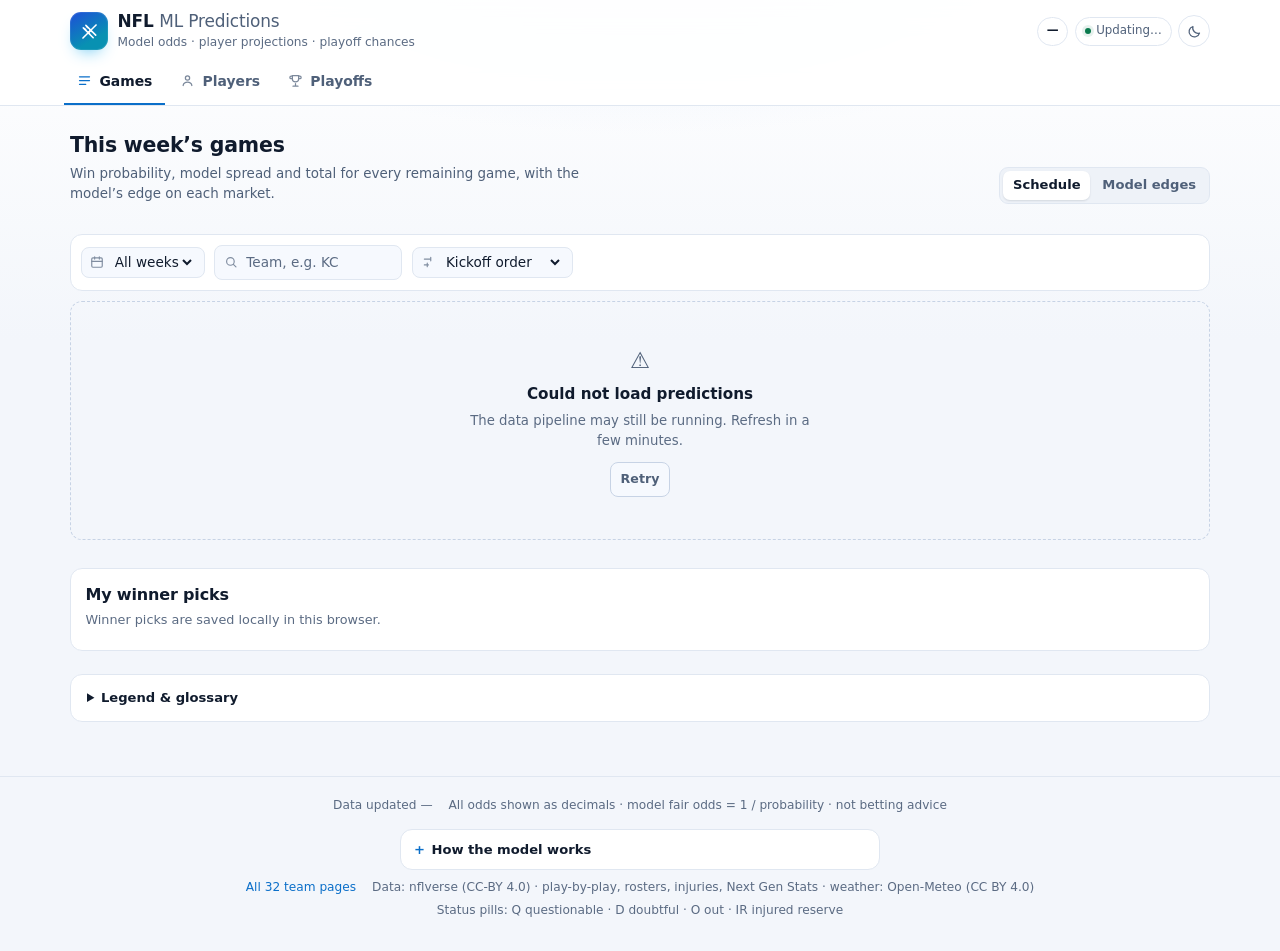
==== frontend/index.html @ ab00abf7 "fix: make every table column reachable on mobile - show player stats/status and playoff conf-title/m" ====
<!DOCTYPE html>
<html lang="en">
<head>
  <meta charset="UTF-8" />
  <meta name="viewport" content="width=device-width, initial-scale=1.0" />
  <meta name="description" content="NFL game predictions, player projections, playoff odds and model-vs-market edges, refreshed automatically." />
  <meta name="theme-color" content="#f3f6fb" />
  <script>
    (function () {
      try {
        var saved = localStorage.getItem('nfl_theme');
        document.documentElement.dataset.theme = saved === 'dark' ? 'dark' : 'light';
      } catch (e) {
        document.documentElement.dataset.theme = 'light';
      }
    })();
  </script>
  <title>NFL ML Predictions — Model odds, projections &amp; playoff chances</title>
  <link rel="icon" href='data:image/svg+xml,<svg xmlns=%22http://www.w3.org/2000/svg%22 viewBox=%220 0 100 100%22><text y=%22.9em%22 font-size=%2290%22>🏈</text></svg>' />
  <link rel="stylesheet" href="style.css" />
</head>
<body>
  <datalist id="team-options">
    <option value="ARI"></option><option value="ATL"></option><option value="BAL"></option>
    <option value="BUF"></option><option value="CAR"></option><option value="CHI"></option>
    <option value="CIN"></option><option value="CLE"></option><option value="DAL"></option>
    <option value="DEN"></option><option value="DET"></option><option value="GB"></option>
    <option value="HOU"></option><option value="IND"></option><option value="JAX"></option>
    <option value="KC"></option><option value="LA"></option><option value="LAC"></option>
    <option value="LV"></option><option value="MIA"></option><option value="MIN"></option>
    <option value="NE"></option><option value="NO"></option><option value="NYG"></option>
    <option value="NYJ"></option><option value="PHI"></option><option value="PIT"></option>
    <option value="SEA"></option><option value="SF"></option><option value="TB"></option>
    <option value="TEN"></option><option value="WAS"></option>
  </datalist>

  <header class="appbar">
    <div class="appbar-inner">
      <div class="brand-row">
        <div class="brand">
          <span class="brand-mark" aria-hidden="true">
            <svg viewBox="0 0 24 24" fill="none" stroke="currentColor" stroke-width="1.8" stroke-linecap="round" stroke-linejoin="round">
              <path d="M4.5 19.5 19.5 4.5" />
              <path d="M7.8 4.9 19.1 16.2" />
              <path d="M4.9 7.8 16.2 19.1" />
              <path d="M8.6 6.1l1.6 1.6M6.1 8.6l1.6 1.6M10.4 12.4l1.6 1.6M12.4 10.4l1.6 1.6" />
            </svg>
          </span>
          <div class="brand-text">
            <h1 class="brand-title">NFL <span>ML Predictions</span></h1>
            <p class="brand-sub">Model odds · player projections · playoff chances</p>
          </div>
        </div>
        <div class="spacer"></div>
        <div class="topbar-meta">
          <span class="chip" id="season-chip"><strong>—</strong></span>
          <span class="chip hide-sm" id="freshness-chip"><i class="dot"></i><span id="freshness-text">Updating…</span></span>
          <button id="theme-toggle" class="icon-btn" type="button" aria-label="Switch to dark theme" title="Switch theme">
            <svg class="icon-sun" viewBox="0 0 24 24" fill="none" stroke="currentColor" stroke-width="2" stroke-linecap="round">
              <circle cx="12" cy="12" r="4.2" />
              <path d="M12 2.5v2.2M12 19.3v2.2M4.2 4.2l1.6 1.6M18.2 18.2l1.6 1.6M2.5 12h2.2M19.3 12h2.2M4.2 19.8l1.6-1.6M18.2 5.8l1.6-1.6" />
            </svg>
            <svg class="icon-moon" viewBox="0 0 24 24" fill="none" stroke="currentColor" stroke-width="2" stroke-linecap="round" stroke-linejoin="round">
              <path d="M20 14.5A8.5 8.5 0 0 1 9.5 4a8.5 8.5 0 1 0 10.5 10.5z" />
            </svg>
          </button>
        </div>
      </div>

      <nav class="tabs" role="tablist" aria-label="Sections">
        <button class="tab active" role="tab" aria-selected="true" aria-controls="games" data-tab="games">
          <svg viewBox="0 0 24 24" fill="none" stroke="currentColor" stroke-width="2" stroke-linecap="round"><path d="M4 6h16M4 12h16M4 18h10" /></svg>
          Games
        </button>
        <button class="tab" role="tab" aria-selected="false" aria-controls="players" data-tab="players">
          <svg viewBox="0 0 24 24" fill="none" stroke="currentColor" stroke-width="2" stroke-linecap="round" stroke-linejoin="round"><circle cx="12" cy="8" r="3.4" /><path d="M5 20c.8-3.4 3.6-5.2 7-5.2s6.2 1.8 7 5.2" /></svg>
          Players
        </button>
        <button class="tab" role="tab" aria-selected="false" aria-controls="playoffs" data-tab="playoffs">
          <svg viewBox="0 0 24 24" fill="none" stroke="currentColor" stroke-width="2" stroke-linecap="round" stroke-linejoin="round"><path d="M8 21h8M12 17v4" /><path d="M7 4h10v5a5 5 0 0 1-10 0z" /><path d="M17 5h2a2 2 0 0 1 0 4h-.6M7 5H5a2 2 0 0 0 0 4h.6" /></svg>
          Playoffs
        </button>
      </nav>
    </div>
  </header>

  <main>
    <!-- GAMES -->
    <section id="games" class="tab-panel active" role="tabpanel" aria-label="Games">
      <div class="panel-head">
        <div>
          <h2 id="games-title">This week’s games</h2>
          <p>Win probability, model spread and total for every remaining game, with the model’s edge on each market.</p>
        </div>
        <div class="seg" id="games-view-seg" role="group" aria-label="Games view">
          <button data-view="schedule" class="active" type="button">Schedule</button>
          <button data-view="edges" type="button">Model edges</button>
        </div>
      </div>

      <div class="stat-row" id="games-stats"></div>

      <div class="toolbar">
        <label class="field">
          <svg viewBox="0 0 24 24" fill="none" stroke="currentColor" stroke-width="2" stroke-linecap="round"><rect x="3" y="5" width="18" height="16" rx="2" /><path d="M8 3v4M16 3v4M3 11h18" /></svg>
          <select id="games-week-filter" aria-label="Filter by week">
            <option value="all">All weeks</option>
          </select>
        </label>
        <label class="field field-grow">
          <svg viewBox="0 0 24 24" fill="none" stroke="currentColor" stroke-width="2" stroke-linecap="round"><circle cx="11" cy="11" r="6.5" /><path d="M16 16l4.5 4.5" /></svg>
          <input id="games-team-filter" placeholder="Team, e.g. KC" list="team-options" aria-label="Filter by team" />
        </label>
        <label class="field">
          <svg viewBox="0 0 24 24" fill="none" stroke="currentColor" stroke-width="2" stroke-linecap="round"><path d="M4 7h11M4 17h7M15 4v6M9 14v6" /></svg>
          <select id="games-sort" aria-label="Sort games">
            <option value="kickoff">Kickoff order</option>
            <option value="confidence">Most confident</option>
            <option value="close">Closest games</option>
          </select>
        </label>
        <span class="count-note" id="games-count"></span>
      </div>

      <p class="panel-note" id="odds-freshness"></p>

      <div id="edges-extras">
        <div class="section-title" title="Each game’s largest model-vs-market gap across moneyline, spread and total. Values are in percentage points (pp); positive means the model rates that side higher than the vig-free market.">Best edge per game · probability points</div>
        <p class="panel-note">Edges compare the model with vig-free market prices. Large gaps are flagged, and the card shows the model’s top SHAP drivers behind the disagreement.</p>
        <div id="games-distribution" class="distribution" aria-label="Distribution of the best model edge" title="How many priced games fall into each best-edge bucket, in percentage points."></div>
      </div>

      <div id="games-list" class="game-list">
        <div class="sk-card"></div><div class="sk-card"></div><div class="sk-card"></div><div class="sk-card"></div>
      </div>

      <section class="picks" aria-label="Your picks">
        <h2>My winner picks</h2>
        <p class="muted-2" style="margin: 0.1rem 0 0.4rem; font-size: 0.8rem">Winner picks are saved locally in this browser.</p>
        <div id="picks-list"></div>
      </section>

      <details class="legend">
        <summary>Legend &amp; glossary</summary>
        <dl class="legend-list" id="games-legend"></dl>
      </details>
    </section>

    <!-- PLAYERS -->
    <section id="players" class="tab-panel" role="tabpanel" aria-label="Players">
      <div class="panel-head">
        <div>
          <h2>Player projections</h2>
          <p id="players-sub">Projected fantasy points and stat lines for this week’s matchups.</p>
        </div>
      </div>

      <div class="stat-row" id="players-stats"></div>

      <div class="toolbar">
        <div class="seg" id="players-pos-seg" role="group" aria-label="Filter by position">
          <button data-pos="all" class="active" type="button">All</button>
          <button data-pos="QB" type="button">QB</button>
          <button data-pos="RB" type="button">RB</button>
          <button data-pos="WR" type="button">WR</button>
          <button data-pos="TE" type="button">TE</button>
          <button data-pos="K" type="button">K</button>
        </div>
        <label class="field field-grow">
          <svg viewBox="0 0 24 24" fill="none" stroke="currentColor" stroke-width="2" stroke-linecap="round"><circle cx="11" cy="11" r="6.5" /><path d="M16 16l4.5 4.5" /></svg>
          <input id="players-team-filter" placeholder="Team, e.g. SEA" list="team-options" aria-label="Filter by team" />
        </label>
        <label class="field">
          <svg viewBox="0 0 24 24" fill="none" stroke="currentColor" stroke-width="2" stroke-linecap="round"><path d="M4 7h11M4 17h7M15 4v6M9 14v6" /></svg>
          <select id="players-sort" aria-label="Sort players">
            <option value="proj">Projected points</option>
            <option value="recent">Recent form</option>
            <option value="depth">Depth chart</option>
          </select>
        </label>
        <span class="count-note" id="players-count"></span>
      </div>

      <div id="players-table-wrap">
        <div class="skeleton-grid"><div class="sk-card"></div><div class="sk-card"></div><div class="sk-card"></div></div>
      </div>

      <details class="legend">
        <summary>Legend &amp; glossary</summary>
        <dl class="legend-list" id="players-legend"></dl>
      </details>
    </section>

    <!-- PLAYOFFS -->
    <section id="playoffs" class="tab-panel" role="tabpanel" aria-label="Playoffs">
      <div class="panel-head">
        <div>
          <h2>Playoff &amp; Super Bowl odds</h2>
          <p id="playoffs-sub">Monte Carlo simulation of the rest of the season, 10,000 runs.</p>
          <p class="panel-note" id="futures-freshness"></p>
        </div>
      </div>

      <div class="stat-row" id="playoffs-stats"></div>

      <div class="toolbar">
        <div class="seg" id="playoffs-conf-seg" role="group" aria-label="Filter by conference">
          <button data-conf="all" class="active" type="button">All</button>
          <button data-conf="AFC" type="button">AFC</button>
          <button data-conf="NFC" type="button">NFC</button>
        </div>
        <label class="field field-grow">
          <svg viewBox="0 0 24 24" fill="none" stroke="currentColor" stroke-width="2" stroke-linecap="round"><circle cx="11" cy="11" r="6.5" /><path d="M16 16l4.5 4.5" /></svg>
          <input id="playoffs-team-filter" placeholder="Team, e.g. SF" list="team-options" aria-label="Filter by team" />
        </label>
        <label class="field">
          <svg viewBox="0 0 24 24" fill="none" stroke="currentColor" stroke-width="2" stroke-linecap="round"><path d="M4 7h11M4 17h7M15 4v6M9 14v6" /></svg>
          <select id="playoffs-sort" aria-label="Sort teams">
            <option value="sb">Super Bowl chance</option>
            <option value="conf">Conference chance</option>
            <option value="playoff">Playoff chance</option>
            <option value="edge">Biggest futures edge</option>
            <option value="team">Team name</option>
          </select>
        </label>
        <span class="count-note" id="playoffs-count"></span>
      </div>

      <div id="playoffs-table-wrap">
        <div class="skeleton-grid"><div class="sk-card"></div><div class="sk-card"></div></div>
      </div>

      <details class="legend">
        <summary>Legend &amp; glossary</summary>
        <dl class="legend-list" id="playoffs-legend"></dl>
      </details>
    </section>

  </main>

  <footer>
    <div class="foot-row">
      <span id="footer-updated">Data updated —</span>
      <span>All odds shown as decimals · model fair odds = 1 / probability · not betting advice</span>
    </div>

    <details class="method">
      <summary>How the model works</summary>
      <div>
        <p><strong>Games.</strong> Logistic regression on pre-game rolling EPA, rest days, team scoring efficiency, Next Gen Stats, snap share and depth-chart role. Trained on nflverse play-by-play from 1999 to today and validated with a walk-forward backtest (pooled AUC ≈ 0.69, log loss ≈ 0.63).</p>
        <p><strong>Players.</strong> Per-position models project fantasy points plus position-specific stat lines: passing, interceptions and rushing for QBs; targets, receptions and yards for skill players; field goals and extra points for kickers. The small numbers under each stat are the last six games, oldest to newest; “Range” under Proj is the 80% projection interval (10th–90th percentile).</p>
        <p><strong>Playoffs.</strong> A Monte Carlo simulation plays out the remaining schedule and bracket 10,000 times. Game probabilities blend the match model with an opponent-adjusted point-differential rating, and each simulated season carries team-strength uncertainty for injuries, form and coaching. It counts playoff berths, conference titles and Super Bowl wins.</p>
        <p><strong>Model edges.</strong> Every priced game gets a model edge for moneyline, spread and total, expressed in probability points against vig-free market prices. The “Model edges” view ranks them; large gaps usually mean the model disagrees strongly with the market, not that a bet is guaranteed.</p>
        <p><strong>Futures.</strong> Super Bowl winner prices from sportsbooks are normalized to remove the bookmaker overround, then compared with the simulated championship probability on the Playoffs tab.</p>
        <p><strong>Freshness.</strong> Data refreshes daily. Game odds update twice on weekdays and five times on Sundays around kickoff windows; futures refresh once a day.</p>
      </div>
    </details>

    <div class="foot-row" style="margin-top: 0.5rem">
      <a href="/teams/">All 32 team pages</a>
      <span>Data: nflverse (CC-BY 4.0) · play-by-play, rosters, injuries, Next Gen Stats · weather: Open-Meteo (CC BY 4.0)</span>
    </div>
    <div class="foot-row" style="margin-top: 0.3rem">
      <span>Status pills: Q questionable · D doubtful · O out · IR injured reserve</span>
    </div>
  </footer>

  <nav class="bottomnav" aria-label="Sections">
    <button data-tab="games" aria-current="page" type="button">
      <svg viewBox="0 0 24 24" fill="none" stroke="currentColor" stroke-width="2" stroke-linecap="round"><path d="M4 6h16M4 12h16M4 18h10" /></svg>
      <span>Games</span>
    </button>
    <button data-tab="players" aria-current="false" type="button">
      <svg viewBox="0 0 24 24" fill="none" stroke="currentColor" stroke-width="2" stroke-linecap="round" stroke-linejoin="round"><circle cx="12" cy="8" r="3.4" /><path d="M5 20c.8-3.4 3.6-5.2 7-5.2s6.2 1.8 7 5.2" /></svg>
      <span>Players</span>
    </button>
    <button data-tab="playoffs" aria-current="false" type="button">
      <svg viewBox="0 0 24 24" fill="none" stroke="currentColor" stroke-width="2" stroke-linecap="round" stroke-linejoin="round"><path d="M8 21h8M12 17v4" /><path d="M7 4h10v5a5 5 0 0 1-10 0z" /><path d="M17 5h2a2 2 0 0 1 0 4h-.6M7 5H5a2 2 0 0 0 0 4h.6" /></svg>
      <span>Playoffs</span>
    </button>
  </nav>

  <noscript>
    <p style="padding: 1rem; color: #94a5c2">This app renders predictions with JavaScript. Enable JavaScript to view games, players, playoff odds and market edges.</p>
  </noscript>

  <script src="theme.js"></script>
  <script src="app.js"></script>
</body>
</html>
---- frontend/style.css ----
/* NFL ML — design system
   Dark, data-dense sports UI. No frameworks, no external assets. */

:root {
  color-scheme: light;

  /* Light theme (default) */
  --bg: #f3f6fb;
  --bg-glow: #dbe8fb;
  --bg-top: #ffffff;

  --surface: #ffffff;
  --surface-2: #f7f9fd;
  --surface-3: #eaf0f9;
  --line: #e0e7f1;
  --line-strong: #c7d3e5;

  --text: #101b2d;
  --strong: #050e1c;
  --muted: #4f6079;
  --muted-2: #5b6b83;

  --accent: #0b6fc9;
  --accent-soft: rgba(11, 111, 201, 0.1);
  --green: #0a7a4d;
  --green-soft: rgba(10, 122, 77, 0.1);
  --red: #c32b41;
  --red-soft: rgba(195, 43, 65, 0.09);
  --amber: #9a6608;
  --amber-soft: rgba(154, 102, 8, 0.1);

  --appbar-bg: rgba(255, 255, 255, 0.9);
  --input-bg: #f6f9fe;
  --track: #e7edf7;
  --tint: rgba(16, 27, 45, 0.028);
  --chip-bg: rgba(16, 27, 45, 0.05);
  --hover: rgba(11, 111, 201, 0.055);

  --seg-bg: #eef2f8;
  --seg-active-bg: #ffffff;
  --seg-active-text: #101b2d;
  --seg-active-shadow: 0 1px 2px rgba(16, 27, 45, 0.12);

  --card-grad: linear-gradient(180deg, #ffffff, #f8faff);
  --stat-grad: linear-gradient(180deg, #ffffff, #f5f9fe);
  --nav-bg: rgba(255, 255, 255, 0.97);

  --grad-accent: linear-gradient(90deg, #0369a1, #0ea5e9);
  --grad-green: linear-gradient(90deg, #047857, #10b981);
  --grad-dim: linear-gradient(90deg, #94a3b8, #cbd5e1);
  --grad-spark: linear-gradient(180deg, #38bdf8, #0369a1);
  --grad-spark-hi: linear-gradient(180deg, #34d399, #047857);
  --grad-dist-pos: linear-gradient(180deg, #38bdf8, #075985);
  --grad-dist-neg: linear-gradient(180deg, #fb7185, #9f1239);

  --radius-lg: 16px;
  --radius: 12px;
  --radius-sm: 8px;
  --shadow: 0 1px 2px rgba(16, 27, 45, 0.05), 0 12px 26px -22px rgba(16, 27, 45, 0.45);
  --font: ui-sans-serif, system-ui, -apple-system, "Segoe UI", Roboto, "Helvetica Neue", Arial,
    sans-serif;
  --mono: ui-monospace, "SF Mono", SFMono-Regular, Menlo, Consolas, monospace;
  --max: 1180px;
}

[data-theme="dark"] {
  color-scheme: dark;

  --bg: #070b14;
  --bg-glow: #0b1626;
  --bg-top: #08101d;

  --surface: #0f1728;
  --surface-2: #141f33;
  --surface-3: #1a2740;
  --line: #1f2c44;
  --line-strong: #2b3b58;

  --text: #e9eefb;
  --strong: #ffffff;
  --muted: #94a5c2;
  --muted-2: #66779a;

  --accent: #38bdf8;
  --accent-soft: rgba(56, 189, 248, 0.12);
  --green: #34d399;
  --green-soft: rgba(52, 211, 153, 0.13);
  --red: #fb7185;
  --red-soft: rgba(251, 113, 133, 0.13);
  --amber: #fbbf24;
  --amber-soft: rgba(251, 191, 36, 0.13);

  --appbar-bg: rgba(7, 11, 20, 0.88);
  --input-bg: #0b1322;
  --track: #0a1220;
  --tint: rgba(255, 255, 255, 0.02);
  --chip-bg: rgba(148, 165, 194, 0.1);
  --hover: rgba(56, 189, 248, 0.045);

  --seg-bg: #0a1220;
  --seg-active-bg: #1a2740;
  --seg-active-text: #ffffff;
  --seg-active-shadow: 0 1px 0 rgba(255, 255, 255, 0.06) inset;

  --card-grad: linear-gradient(180deg, #141f33, #0f1728);
  --stat-grad: linear-gradient(180deg, #141f33, #0f1728);
  --nav-bg: rgba(9, 14, 24, 0.96);

  --grad-accent: linear-gradient(90deg, #0ea5e9, #38bdf8);
  --grad-green: linear-gradient(90deg, #059669, #34d399);
  --grad-dim: linear-gradient(90deg, #475569, #64748b);
  --grad-spark: linear-gradient(180deg, #7dd3fc, #0ea5e9);
  --grad-spark-hi: linear-gradient(180deg, #6ee7b7, #10b981);
  --grad-dist-pos: linear-gradient(180deg, #38bdf8, #0c4a6e);
  --grad-dist-neg: linear-gradient(180deg, #fb7185, #7f1d1d);

  --shadow: 0 1px 0 rgba(255, 255, 255, 0.03) inset, 0 14px 34px -22px rgba(0, 0, 0, 0.9);
}

* {
  box-sizing: border-box;
}

html {
  scroll-behavior: smooth;
}

body {
  margin: 0;
  min-height: 100vh;
  font-family: var(--font);
  font-size: 15px;
  line-height: 1.5;
  color: var(--text);
  background: radial-gradient(900px 420px at 50% -160px, var(--bg-glow) 0%, transparent 70%),
    linear-gradient(180deg, var(--bg-top) 0%, var(--bg) 340px);
  background-color: var(--bg);
  background-attachment: fixed;
  -webkit-font-smoothing: antialiased;
}

a {
  color: var(--accent);
  text-decoration: none;
}

a:hover {
  text-decoration: underline;
}

:focus-visible {
  outline: 2px solid var(--accent);
  outline-offset: 2px;
  border-radius: 4px;
}

/* ---------- app bar ---------- */

.appbar {
  position: sticky;
  top: 0;
  z-index: 50;
  background: var(--appbar-bg);
  backdrop-filter: blur(14px);
  -webkit-backdrop-filter: blur(14px);
  border-bottom: 1px solid var(--line);
}

.appbar-inner {
  max-width: var(--max);
  margin: 0 auto;
  padding: 0.7rem 1.25rem 0;
}

.brand-row {
  display: flex;
  align-items: center;
  gap: 0.85rem;
  padding-bottom: 0.6rem;
}

.brand {
  display: flex;
  align-items: center;
  gap: 0.6rem;
  min-width: 0;
}

.brand-mark {
  display: grid;
  place-items: center;
  width: 38px;
  height: 38px;
  border-radius: 11px;
  background: linear-gradient(150deg, #1d4ed8, #0891b2 70%);
  box-shadow: 0 0 0 1px rgba(255, 255, 255, 0.09) inset, 0 8px 18px -10px #0ea5e9;
  color: #fff;
  flex: none;
}

.brand-mark svg {
  width: 21px;
  height: 21px;
}

.brand-text {
  min-width: 0;
}

.brand-title {
  margin: 0;
  font-size: 1.06rem;
  font-weight: 700;
  letter-spacing: -0.01em;
  line-height: 1.2;
  white-space: nowrap;
}

.brand-title span {
  color: var(--muted);
  font-weight: 500;
}

.brand-sub {
  margin: 0.1rem 0 0;
  font-size: 0.76rem;
  color: var(--muted-2);
  white-space: nowrap;
  overflow: hidden;
  text-overflow: ellipsis;
}

.brand-row .spacer {
  flex: 1;
}

.topbar-meta {
  display: flex;
  align-items: center;
  gap: 0.4rem;
}

.chip {
  display: inline-flex;
  align-items: center;
  gap: 0.35rem;
  padding: 0.28rem 0.55rem;
  border: 1px solid var(--line);
  border-radius: 999px;
  background: var(--surface);
  color: var(--muted);
  font-size: 0.74rem;
  font-weight: 500;
  white-space: nowrap;
}

.chip strong {
  color: var(--text);
  font-weight: 600;
}

.chip .dot {
  width: 6px;
  height: 6px;
  border-radius: 50%;
  background: var(--green);
  box-shadow: 0 0 0 3px var(--green-soft);
}

.icon-btn {
  display: grid;
  place-items: center;
  width: 32px;
  height: 32px;
  padding: 0;
  border: 1px solid var(--line);
  border-radius: 999px;
  background: var(--surface);
  color: var(--muted);
  cursor: pointer;
  transition: color 0.15s ease, border-color 0.15s ease, background 0.15s ease;
}

.icon-btn:hover {
  color: var(--text);
  border-color: var(--line-strong);
  background: var(--surface-2);
}

.icon-btn svg {
  width: 15px;
  height: 15px;
}

.icon-btn .icon-sun {
  display: none;
}

.icon-btn .icon-moon {
  display: block;
}

[data-theme="dark"] .icon-btn .icon-sun {
  display: block;
}

[data-theme="dark"] .icon-btn .icon-moon {
  display: none;
}

/* ---------- tabs ---------- */

.tabs {
  display: flex;
  gap: 0.15rem;
  overflow-x: auto;
  scrollbar-width: none;
  margin: 0 -0.35rem;
}

.tabs::-webkit-scrollbar {
  display: none;
}

.tab {
  position: relative;
  display: inline-flex;
  align-items: center;
  gap: 0.45rem;
  padding: 0.6rem 0.8rem 0.7rem;
  border: 0;
  background: none;
  color: var(--muted);
  font: inherit;
  font-size: 0.87rem;
  font-weight: 600;
  cursor: pointer;
  white-space: nowrap;
  border-bottom: 2px solid transparent;
  transition: color 0.15s ease;
}

.tab svg {
  width: 15px;
  height: 15px;
  opacity: 0.75;
}

.tab:hover {
  color: var(--text);
}

.tab.active {
  color: var(--text);
  border-bottom-color: var(--accent);
}

.tab.active svg {
  opacity: 1;
  color: var(--accent);
}

/* ---------- layout ---------- */

main {
  max-width: var(--max);
  margin: 0 auto;
  padding: 1.25rem 1.25rem 3rem;
}

.tab-panel {
  display: none;
}

.tab-panel.active {
  display: block;
  animation: rise 0.24s ease both;
}

@keyframes rise {
  from {
    opacity: 0;
    transform: translateY(5px);
  }
  to {
    opacity: 1;
    transform: none;
  }
}

.panel-head {
  display: flex;
  align-items: flex-end;
  justify-content: space-between;
  gap: 1rem;
  flex-wrap: wrap;
  margin: 0.25rem 0 0.9rem;
}

h2 {
  margin: 0;
  font-size: 1.28rem;
  font-weight: 700;
  letter-spacing: -0.01em;
}

.panel-head p {
  margin: 0.2rem 0 0;
  color: var(--muted);
  font-size: 0.84rem;
  max-width: 62ch;
}

.panel-note {
  margin: -0.35rem 0 0.8rem;
  font-size: 0.78rem;
  color: var(--muted-2);
}

.section-title {
  display: flex;
  align-items: center;
  gap: 0.5rem;
  margin: 1.5rem 0 0.7rem;
  font-size: 0.78rem;
  font-weight: 700;
  letter-spacing: 0.09em;
  text-transform: uppercase;
  color: var(--muted-2);
}

.section-title::after {
  content: "";
  flex: 1;
  height: 1px;
  background: var(--line);
}

/* ---------- toolbar ---------- */

.toolbar {
  display: flex;
  align-items: center;
  gap: 0.6rem;
  flex-wrap: wrap;
  padding: 0.6rem;
  margin-bottom: 1rem;
  background: var(--surface);
  border: 1px solid var(--line);
  border-radius: var(--radius);
}

.field {
  display: inline-flex;
  align-items: center;
  gap: 0.4rem;
  padding: 0.34rem 0.55rem;
  background: var(--input-bg);
  border: 1px solid var(--line);
  border-radius: var(--radius-sm);
  color: var(--muted);
}

.field svg {
  width: 14px;
  height: 14px;
  flex: none;
  opacity: 0.7;
}

.field select,
.field input {
  border: 0;
  background: transparent;
  color: var(--text);
  font: inherit;
  font-size: 0.85rem;
  outline: none;
  min-width: 0;
}

.field input {
  width: 148px;
}

.field input::placeholder {
  color: var(--muted-2);
}

.field:focus-within {
  border-color: var(--line-strong);
  box-shadow: 0 0 0 3px var(--accent-soft);
}

.toolbar .spacer {
  flex: 1;
}

.seg {
  display: inline-flex;
  padding: 3px;
  gap: 2px;
  background: var(--seg-bg);
  border: 1px solid var(--line);
  border-radius: 9px;
}

.seg button {
  border: 0;
  background: none;
  color: var(--muted);
  font: inherit;
  font-size: 0.82rem;
  font-weight: 600;
  padding: 0.3rem 0.62rem;
  border-radius: 7px;
  cursor: pointer;
  transition: background 0.15s ease, color 0.15s ease;
}

.seg button:hover {
  color: var(--text);
  background: var(--hover);
}

.seg button.active {
  background: var(--seg-active-bg);
  color: var(--seg-active-text);
  box-shadow: var(--seg-active-shadow);
}

.count-note {
  color: var(--muted-2);
  font-size: 0.8rem;
  margin-left: auto;
  white-space: nowrap;
}

/* ---------- stat tiles ---------- */

.stat-row {
  display: grid;
  grid-template-columns: repeat(4, minmax(0, 1fr));
  gap: 0.7rem;
  margin-bottom: 1rem;
}

.stat {
  padding: 0.7rem 0.85rem;
  background: var(--stat-grad);
  border: 1px solid var(--line);
  border-radius: var(--radius);
}

.stat .k {
  font-size: 0.68rem;
  font-weight: 600;
  letter-spacing: 0.07em;
  text-transform: uppercase;
  color: var(--muted-2);
}

.stat .v {
  margin-top: 0.18rem;
  font-size: 1.22rem;
  font-weight: 700;
  letter-spacing: -0.02em;
  font-variant-numeric: tabular-nums;
}

.stat .v small {
  font-size: 0.72rem;
  font-weight: 500;
  color: var(--muted);
  margin-left: 0.2rem;
}

.stat .s {
  font-size: 0.74rem;
  line-height: 1.35;
  color: var(--muted);
}

.stat.good .v {
  color: var(--green);
}

.stat.warn .v {
  color: var(--amber);
}

/* ---------- generic card ---------- */

.card-grid {
  display: grid;
  grid-template-columns: repeat(auto-fill, minmax(min(320px, 100%), 1fr));
  gap: 0.85rem;
}

.card {
  background: var(--surface);
  border: 1px solid var(--line);
  border-radius: var(--radius);
  padding: 0.9rem;
  box-shadow: var(--shadow);
}

.card h3 {
  margin: 0 0 0.35rem;
  font-size: 0.98rem;
  font-weight: 650;
  letter-spacing: -0.005em;
}

.card p {
  margin: 0.2rem 0;
  color: var(--muted);
  font-size: 0.86rem;
}

/* ---------- team identity ---------- */

.team-badge {
  display: grid;
  place-items: center;
  width: 34px;
  height: 34px;
  flex: none;
  border-radius: 9px;
  font-size: 0.72rem;
  font-weight: 800;
  letter-spacing: 0.02em;
  box-shadow: 0 0 0 1px rgba(255, 255, 255, 0.14) inset;
}

.team-badge.sm {
  width: 26px;
  height: 26px;
  font-size: 0.62rem;
  border-radius: 7px;
}

.team-name {
  font-weight: 650;
  font-size: 0.94rem;
  line-height: 1.15;
  white-space: nowrap;
  overflow: hidden;
  text-overflow: ellipsis;
}

.team-sub {
  font-size: 0.74rem;
  color: var(--muted-2);
  font-variant-numeric: tabular-nums;
  white-space: nowrap;
}

.form {
  display: inline-flex;
  gap: 2px;
  margin-left: 0.3rem;
  vertical-align: middle;
}

.form i {
  display: grid;
  place-items: center;
  width: 12px;
  height: 12px;
  border-radius: 3px;
  font-style: normal;
  font-size: 0.55rem;
  font-weight: 800;
  line-height: 1;
}

.form i.w {
  background: var(--green-soft);
  color: var(--green);
}

.form i.l {
  background: var(--red-soft);
  color: var(--red);
}

.form i.t {
  background: var(--chip-bg);
  color: var(--muted);
}

/* ---------- game cards ---------- */

.game-list {
  display: grid;
  grid-template-columns: repeat(auto-fill, minmax(min(340px, 100%), 1fr));
  gap: 0.85rem;
}

.game-card {
  display: flex;
  flex-direction: column;
  gap: 0.55rem;
  padding: 0.85rem;
  background: var(--card-grad);
  border: 1px solid var(--line);
  border-radius: var(--radius-lg);
  box-shadow: var(--shadow);
  transition: border-color 0.16s ease, transform 0.16s ease;
}

.game-card:hover {
  border-color: var(--line-strong);
  transform: translateY(-1px);
}

.game-top {
  display: flex;
  align-items: center;
  flex-wrap: wrap;
  gap: 0.45rem;
  font-size: 0.73rem;
  color: var(--muted-2);
  min-width: 0;
}

.game-top .when {
  color: var(--muted);
  font-weight: 600;
  white-space: nowrap;
}

.game-top .venue {
  min-width: 0;
  overflow: hidden;
  text-overflow: ellipsis;
  white-space: nowrap;
}

.game-top .spacer {
  flex: 1;
}

.game-top .tag {
  flex: 0 1 auto;
  min-width: 0;
  overflow: hidden;
  text-overflow: ellipsis;
}

.tag {
  display: inline-flex;
  align-items: center;
  gap: 0.25rem;
  padding: 0.12rem 0.42rem;
  border-radius: 999px;
  border: 1px solid transparent;
  font-size: 0.66rem;
  font-weight: 700;
  letter-spacing: 0.03em;
  text-transform: uppercase;
  white-space: nowrap;
}

.tag.edge-tag {
  text-transform: none;
  letter-spacing: 0.01em;
}

.tag.div {
  background: var(--chip-bg);
  color: var(--muted);
  border-color: var(--line);
}

.tag.edge {
  background: var(--green-soft);
  color: var(--green);
}

.tag.neg {
  background: var(--red-soft);
  color: var(--red);
}

.tag.neutral {
  background: var(--chip-bg);
  color: var(--muted);
}

.tag.amber {
  background: var(--amber-soft);
  color: var(--amber);
}

.team-row {
  display: grid;
  grid-template-columns: 34px minmax(0, 1fr) auto;
  align-items: center;
  gap: 0.55rem;
  padding: 0.15rem 0;
}

.team-row .prob {
  font-size: 1rem;
  font-weight: 700;
  font-variant-numeric: tabular-nums;
  color: var(--text);
  text-align: right;
  min-width: 80px;
  white-space: nowrap;
}

.team-row.fav .prob {
  color: var(--green);
}

.team-row.dog .prob {
  color: var(--muted);
}

.team-row.fav .team-name {
  color: var(--strong);
}

.winbar {
  display: flex;
  height: 6px;
  border-radius: 999px;
  overflow: hidden;
  background: var(--track);
  gap: 2px;
}

.winbar .home {
  background: var(--grad-accent);
  border-radius: 999px;
}

.winbar .away {
  background: var(--grad-dim);
  border-radius: 999px;
}

.edge-grid {
  display: grid;
  grid-template-columns: repeat(3, minmax(0, 1fr));
  gap: 0.35rem;
  padding-top: 0.1rem;
}

.edge-cell {
  min-width: 0;
  padding: 0.38rem 0.42rem;
  border: 1px solid var(--line);
  border-radius: var(--radius-sm);
  background: var(--tint);
}

.edge-cell.best {
  border-color: var(--green);
  background: var(--green-soft);
}

.edge-cell .k {
  font-size: 0.6rem;
  font-weight: 700;
  letter-spacing: 0.07em;
  text-transform: uppercase;
  color: var(--muted-2);
}

.edge-cell .pick {
  display: block;
  font-size: 0.85rem;
  font-weight: 700;
  color: var(--text);
  white-space: nowrap;
  overflow: hidden;
}

.edge-cell .price {
  font-size: 0.67rem;
  font-weight: 600;
  color: var(--muted-2);
  font-variant-numeric: tabular-nums;
}

.edge-cell .edge-val-row {
  display: flex;
  align-items: baseline;
  justify-content: space-between;
  gap: 0.2rem;
}

.edge-cell .edge-val {
  font-size: 0.74rem;
  font-weight: 700;
  font-variant-numeric: tabular-nums;
  white-space: nowrap;
}

.edge-val.pos {
  color: var(--green);
}

.edge-val.thin {
  color: var(--amber);
}

.edge-val.muted {
  color: var(--muted-2);
}

#edges-extras {
  display: none;
}

.driver-block {
  margin-top: 0.1rem;
}

.driver-block .k {
  font-size: 0.62rem;
  font-weight: 700;
  letter-spacing: 0.06em;
  text-transform: uppercase;
  color: var(--muted-2);
}

.driver-tags {
  display: flex;
  flex-wrap: wrap;
  gap: 0.3rem;
  margin-top: 0.3rem;
}

.driver-tags .tag {
  text-transform: none;
  letter-spacing: 0;
  font-size: 0.68rem;
  max-width: 100%;
  overflow: hidden;
  text-overflow: ellipsis;
}

.meta-grid {
  display: grid;
  grid-template-columns: repeat(3, minmax(0, 1fr));
  gap: 0.4rem;
  padding-top: 0.15rem;
}

.meta-cell {
  padding: 0.35rem 0.45rem;
  background: var(--tint);
  border: 1px solid var(--line);
  border-radius: var(--radius-sm);
  text-align: center;
}

.meta-cell .k {
  font-size: 0.62rem;
  letter-spacing: 0.06em;
  text-transform: uppercase;
  color: var(--muted-2);
  font-weight: 600;
}

.meta-cell .v {
  font-size: 0.86rem;
  font-weight: 700;
  font-variant-numeric: tabular-nums;
}

.market-line {
  display: flex;
  flex-wrap: wrap;
  gap: 0.35rem;
  align-items: center;
  padding-top: 0.1rem;
}

.pick-buttons {
  display: flex;
  gap: 0.4rem;
  margin-top: 0.15rem;
}

.pick-btn {
  flex: 1;
  padding: 0.44rem 0.6rem;
  background: var(--input-bg);
  border: 1px solid var(--line-strong);
  border-radius: var(--radius-sm);
  color: var(--muted);
  font: inherit;
  font-size: 0.79rem;
  font-weight: 650;
  cursor: pointer;
  transition: background 0.15s ease, border-color 0.15s ease, color 0.15s ease;
}

.pick-btn:hover {
  background: var(--surface-3);
  color: var(--text);
}

.pick-btn.selected {
  background: var(--accent-soft);
  border-color: var(--accent);
  color: var(--accent);
}

.pick-btn.selected::before {
  content: "✓ ";
}

/* ---------- data table ---------- */

.table-wrap {
  border: 1px solid var(--line);
  border-radius: var(--radius);
  background: var(--surface);
  overflow: hidden;
}

.table-scroll {
  overflow-x: auto;
}

.dtable {
  width: 100%;
  border-collapse: collapse;
  font-size: 0.86rem;
  font-variant-numeric: tabular-nums;
}

.dtable thead th {
  position: sticky;
  top: 0;
  z-index: 2;
  background: var(--surface-2);
  border-bottom: 1px solid var(--line-strong);
  padding: 0.5rem 0.6rem;
  text-align: left;
  font-size: 0.69rem;
  font-weight: 700;
  letter-spacing: 0.06em;
  text-transform: uppercase;
  color: var(--muted-2);
  white-space: nowrap;
}

.dtable thead th.num {
  text-align: right;
}

.dtable th button {
  display: inline-flex;
  align-items: center;
  gap: 0.22rem;
  border: 0;
  background: none;
  color: inherit;
  font: inherit;
  letter-spacing: inherit;
  text-transform: inherit;
  padding: 0;
  cursor: pointer;
}

.dtable th button:hover {
  color: var(--text);
}

.dtable th button .caret {
  opacity: 0.3;
  font-size: 0.7rem;
}

.dtable th button.sorted .caret {
  opacity: 1;
  color: var(--accent);
}

.dtable tbody tr {
  border-bottom: 1px solid var(--line);
  transition: background 0.12s ease;
}

.dtable tbody tr:last-child {
  border-bottom: 0;
}

.dtable tbody tr:hover {
  background: var(--hover);
}

.dtable td {
  padding: 0.5rem 0.6rem;
  vertical-align: middle;
}

.dtable td.num {
  text-align: right;
}

.dtable .pos {
  font-size: 0.68rem;
  font-weight: 700;
  color: var(--muted-2);
}

.dtable .player {
  display: flex;
  align-items: center;
  gap: 0.5rem;
  min-width: 0;
}

.dtable .player .nm {
  font-weight: 600;
  color: var(--text);
  white-space: nowrap;
}

.dtable .player .tm {
  font-size: 0.72rem;
  color: var(--muted-2);
}

.proj {
  font-weight: 700;
  color: var(--text);
}

.proj-bar {
  width: 46px;
  height: 4px;
  margin-top: 3px;
  margin-left: auto;
  border-radius: 999px;
  background: var(--track);
  overflow: hidden;
}

.proj-bar i {
  display: block;
  height: 100%;
  border-radius: 999px;
  background: var(--grad-accent);
}

.muted {
  color: var(--muted);
}

.muted-2 {
  color: var(--muted-2);
}

.only-sm {
  display: none;
}

.scroll-hint {
  margin: 0.45rem 0 0;
  font-size: 0.72rem;
  color: var(--muted-2);
  text-align: right;
}

/* ---------- last-six history ---------- */

.stat-val {
  font-variant-numeric: tabular-nums;
}

.stat-sub {
  display: flex;
  align-items: baseline;
  gap: 0.2rem;
  font-size: 0.66rem;
  color: var(--muted-2);
  white-space: nowrap;
}

.micro {
  font-size: 0.56rem;
  font-weight: 700;
  letter-spacing: 0.06em;
  text-transform: uppercase;
  color: var(--muted-2);
}

.hist {
  display: flex;
  justify-content: flex-end;
  gap: 0.16rem;
  margin-top: 0.12rem;
  font-size: 0.6rem;
  font-variant-numeric: tabular-nums;
  color: var(--muted-2);
  white-space: nowrap;
  opacity: 0.92;
}

.hist span + span::before {
  content: '·';
  margin-right: 0.16rem;
  color: var(--line-strong);
}

.hist .last {
  color: var(--text);
  font-weight: 700;
}

/* ---------- probability meters ---------- */

.meter {
  display: flex;
  align-items: center;
  gap: 0.45rem;
  min-width: 120px;
}

.meter .track {
  position: relative;
  flex: 1;
  height: 5px;
  border-radius: 999px;
  background: var(--track);
  overflow: hidden;
}

.meter .track i {
  position: absolute;
  inset: 0 auto 0 0;
  border-radius: 999px;
  background: var(--grad-accent);
}

.meter.green .track i {
  background: var(--grad-green);
}

.meter.dim .track i {
  background: var(--grad-dim);
}

.meter .val {
  font-weight: 700;
  font-size: 0.82rem;
  min-width: 74px;
  text-align: right;
  white-space: nowrap;
}

.dec {
  font-size: 0.72em;
  font-weight: 600;
  color: var(--muted-2);
  font-variant-numeric: tabular-nums;
  white-space: nowrap;
}

/* ---------- odds ---------- */

.odds-grid {
  display: grid;
  grid-template-columns: repeat(3, minmax(0, 1fr));
  gap: 0.4rem;
}

.odds-cell {
  padding: 0.4rem 0.45rem;
  border: 1px solid var(--line);
  border-radius: var(--radius-sm);
  background: var(--tint);
}

.odds-cell .k {
  font-size: 0.6rem;
  font-weight: 700;
  letter-spacing: 0.07em;
  text-transform: uppercase;
  color: var(--muted-2);
}

.odds-cell .v {
  font-size: 0.9rem;
  font-weight: 700;
  font-variant-numeric: tabular-nums;
}

.odds-cell .b {
  font-size: 0.66rem;
  color: var(--muted-2);
  white-space: nowrap;
  overflow: hidden;
  text-overflow: ellipsis;
}

.pos-odds {
  color: var(--green);
}

.neg-odds {
  color: var(--text);
}

/* ---------- market layout ---------- */

.market-card {
  display: flex;
  flex-direction: column;
  gap: 0.55rem;
  padding: 0.9rem;
  background: var(--stat-grad);
  border: 1px solid var(--line);
  border-radius: var(--radius-lg);
  box-shadow: var(--shadow);
}

.market-head {
  display: flex;
  align-items: center;
  gap: 0.6rem;
}

.rank {
  display: grid;
  place-items: center;
  width: 22px;
  height: 22px;
  flex: none;
  border-radius: 6px;
  background: var(--chip-bg);
  color: var(--muted);
  font-size: 0.7rem;
  font-weight: 800;
}

.rank.top {
  background: var(--accent-soft);
  color: var(--accent);
}

.duo {
  display: grid;
  grid-template-columns: 1fr 1fr;
  gap: 0.5rem;
}

.duo .box {
  padding: 0.4rem 0.45rem;
  border: 1px solid var(--line);
  border-radius: var(--radius-sm);
  background: var(--tint);
  text-align: center;
}

.duo .box .k {
  font-size: 0.62rem;
  letter-spacing: 0.06em;
  text-transform: uppercase;
  color: var(--muted-2);
  font-weight: 700;
}

.duo .box .v {
  font-size: 1rem;
  font-weight: 700;
  font-variant-numeric: tabular-nums;
}

/* ---------- distribution ---------- */

.distribution {
  display: flex;
  align-items: flex-end;
  gap: 0.3rem;
  height: 118px;
  padding: 0.6rem 0.7rem 0;
  border: 1px solid var(--line);
  border-radius: var(--radius);
  background: var(--surface);
}

.dist-col {
  flex: 1;
  display: flex;
  flex-direction: column;
  align-items: center;
  justify-content: flex-end;
  height: 100%;
  gap: 0.25rem;
}

.dist-bar {
  width: 100%;
  border-radius: 4px 4px 0 0;
  min-height: 3px;
  background: var(--grad-dist-pos);
}

.dist-bar.neg {
  background: var(--grad-dist-neg);
}

.dist-label {
  font-size: 0.64rem;
  color: var(--muted-2);
  white-space: nowrap;
  padding-bottom: 0.3rem;
}

/* ---------- picks ---------- */

.picks {
  margin-top: 1.75rem;
  padding: 0.9rem;
  background: var(--surface);
  border: 1px solid var(--line);
  border-radius: var(--radius);
}

.picks h2 {
  font-size: 1rem;
  margin-bottom: 0.2rem;
}

.pick-row {
  display: flex;
  align-items: center;
  gap: 0.55rem;
  padding: 0.5rem 0;
  border-bottom: 1px solid var(--line);
}

.pick-row:last-child {
  border-bottom: 0;
}

/* ---------- skeleton / empty ---------- */

.skeleton-grid {
  display: grid;
  grid-template-columns: repeat(auto-fill, minmax(min(340px, 100%), 1fr));
  gap: 0.85rem;
}

.sk-card {
  height: 190px;
  border-radius: var(--radius-lg);
  border: 1px solid var(--line);
  background: linear-gradient(100deg, var(--surface) 30%, var(--surface-2) 50%, var(--surface) 70%);
  background-size: 220% 100%;
  animation: shimmer 1.4s ease-in-out infinite;
}

@keyframes shimmer {
  from {
    background-position: 130% 0;
  }
  to {
    background-position: -30% 0;
  }
}

.empty {
  grid-column: 1 / -1;
  display: flex;
  flex-direction: column;
  align-items: center;
  gap: 0.35rem;
  padding: 2.6rem 1rem;
  border: 1px dashed var(--line-strong);
  border-radius: var(--radius);
  color: var(--muted);
  text-align: center;
}

.empty .big {
  font-size: 1.4rem;
}

.empty strong {
  color: var(--text);
  font-size: 0.95rem;
}

.empty span {
  font-size: 0.83rem;
  color: var(--muted-2);
  max-width: 42ch;
}

/* ---------- mobile bottom nav ---------- */

.bottomnav {
  display: none;
}

@media (max-width: 760px) {
  .appbar .tabs {
    display: none;
  }

  body {
    padding-bottom: 68px;
  }

  .bottomnav {
    position: fixed;
    left: 0;
    right: 0;
    bottom: 0;
    z-index: 60;
    display: grid;
    grid-template-columns: repeat(3, 1fr);
    gap: 2px;
    padding: 0.35rem 0.4rem calc(0.35rem + env(safe-area-inset-bottom, 0px));
    background: var(--nav-bg);
    backdrop-filter: blur(14px);
    -webkit-backdrop-filter: blur(14px);
    border-top: 1px solid var(--line);
    box-shadow: 0 -8px 20px -14px rgba(8, 15, 30, 0.5);
  }

  .bottomnav button {
    display: flex;
    flex-direction: column;
    align-items: center;
    justify-content: center;
    gap: 0.12rem;
    min-height: 46px;
    padding: 0.3rem 0.2rem;
    border: 0;
    border-radius: 9px;
    background: none;
    color: var(--muted-2);
    font: inherit;
    font-size: 0.66rem;
    font-weight: 600;
    cursor: pointer;
  }

  .bottomnav button svg {
    width: 19px;
    height: 19px;
  }

  .bottomnav button.active {
    color: var(--accent);
    background: var(--accent-soft);
  }
}

/* ---------- footer ---------- */

footer {
  border-top: 1px solid var(--line);
  padding: 1.2rem 1.25rem 2rem;
  text-align: center;
  color: var(--muted-2);
  font-size: 0.76rem;
}

footer .foot-row {
  display: flex;
  justify-content: center;
  flex-wrap: wrap;
  gap: 0.4rem 1rem;
  max-width: var(--max);
  margin: 0 auto;
}

footer .odds {
  color: var(--muted-2);
}

.method {
  max-width: 62ch;
  margin: 0.9rem auto 0;
  text-align: left;
  border: 1px solid var(--line);
  border-radius: var(--radius);
  background: var(--surface);
}

.method summary {
  cursor: pointer;
  padding: 0.6rem 0.8rem;
  font-weight: 650;
  font-size: 0.82rem;
  color: var(--text);
  list-style: none;
  display: flex;
  align-items: center;
  gap: 0.4rem;
}

.method summary::-webkit-details-marker {
  display: none;
}

.method summary::before {
  content: "+";
  font-weight: 700;
  color: var(--accent);
}

.method[open] summary::before {
  content: "−";
}

.method > div {
  padding: 0 0.9rem 0.7rem;
}

.method p {
  margin: 0.5rem 0;
  color: var(--muted);
  font-size: 0.8rem;
  line-height: 1.55;
}

.method strong {
  color: var(--text);
}

/* SHAP diagnostics (admin) */
.shap-bar {
  display: inline-block;
  width: 90px;
  height: 6px;
  margin-right: 0.4rem;
  border-radius: 999px;
  background: var(--track);
  overflow: hidden;
  vertical-align: middle;
}

.shap-bar i {
  display: block;
  height: 100%;
  border-radius: 999px;
  background: var(--grad-accent);
}

.shap-num {
  font-variant-numeric: tabular-nums;
}

.shap-pos {
  color: var(--green);
  font-weight: 700;
  font-variant-numeric: tabular-nums;
}

.shap-neg {
  color: var(--red);
  font-weight: 700;
  font-variant-numeric: tabular-nums;
}

/* ---------- simple pages (admin + team pages) ---------- */

.simple-head {
  max-width: var(--max);
  margin: 0 auto;
  padding: 1.6rem 1.25rem 0.6rem;
}

.simple-head-row {
  display: flex;
  align-items: flex-start;
  justify-content: space-between;
  gap: 1rem;
}

.simple-head h1 {
  margin: 0;
  font-size: 1.4rem;
  letter-spacing: -0.01em;
}

.gate {
  max-width: 460px;
  padding: 1.2rem;
}

.gate h2 {
  font-size: 1.05rem;
}

.gsi-slot {
  display: flex;
  justify-content: flex-start;
  margin: 0.8rem 0 0.4rem;
}

/* ---------- legacy helpers (admin + team pages) ---------- */

.subtitle {
  color: var(--muted);
  margin: 0.25rem 0 0;
}

.filters {
  display: flex;
  flex-wrap: wrap;
  gap: 0.5rem;
  margin-bottom: 1rem;
}

.prob {
  font-weight: 700;
  color: var(--green);
  font-variant-numeric: tabular-nums;
}

.prob.low {
  color: var(--muted);
}

.odds {
  color: var(--muted-2);
  font-size: 0.85rem;
}

.injury {
  color: var(--red);
  font-weight: 600;
  font-size: 0.85rem;
}

.team-table {
  width: 100%;
  border-collapse: collapse;
  margin-top: 0.5rem;
  font-size: 0.88rem;
}

.team-table th,
.team-table td {
  text-align: left;
  padding: 0.5rem 0.55rem;
  border-bottom: 1px solid var(--line);
}

.team-table th {
  color: var(--muted-2);
  font-size: 0.7rem;
  letter-spacing: 0.06em;
  text-transform: uppercase;
}

.team-table a {
  color: var(--accent);
}

/* ---------- responsive ---------- */

@media (max-width: 1000px) {
  .stat-row {
    grid-template-columns: repeat(2, minmax(0, 1fr));
  }
}

@media (max-width: 760px) {
  body {
    font-size: 14.5px;
  }

  .appbar-inner {
    padding: 0.6rem 0.8rem 0;
  }

  .brand-sub {
    display: none;
  }

  .brand-title {
    font-size: 1rem;
  }

  .topbar-meta .hide-sm {
    display: none;
  }

  main {
    padding: 0.9rem 0.7rem 2.5rem;
  }

  .game-list,
  .card-grid,
  .skeleton-grid {
    grid-template-columns: minmax(0, 1fr);
  }

  .game-top {
    flex-wrap: wrap;
  }

  .game-top .edge-tag {
    flex: 0 0 auto;
  }

  .toolbar {
    padding: 0.5rem;
    gap: 0.45rem;
  }

  .field {
    flex: 0 1 auto;
  }

  .toolbar .field-grow {
    flex: 1 1 100%;
  }

  .field input {
    width: 100%;
  }

  .seg {
    width: 100%;
    justify-content: space-between;
  }

  .seg button {
    flex: 1;
  }

  .count-note {
    display: none;
  }

  .stat-row {
    grid-template-columns: repeat(2, minmax(0, 1fr));
    gap: 0.5rem;
  }

  .stat .v {
    font-size: 1.08rem;
  }

  .table-wrap {
    border-radius: var(--radius);
    position: relative;
  }

  .table-wrap::after {
    content: '';
    position: absolute;
    inset: 0 0 0 auto;
    width: 22px;
    pointer-events: none;
    background: linear-gradient(to left, var(--surface), transparent);
    border-radius: 0 var(--radius) var(--radius) 0;
  }

  .table-scroll {
    overflow-x: auto;
    -webkit-overflow-scrolling: touch;
    scrollbar-width: thin;
  }

  .dtable {
    width: max-content;
    min-width: 100%;
    font-size: 0.82rem;
  }

  .dtable .sticky-col {
    position: sticky;
    left: 0;
    z-index: 3;
    background: var(--surface);
    box-shadow: 1px 0 0 var(--line), 6px 0 10px -10px rgba(16, 27, 45, 0.5);
  }

  .dtable thead th.sticky-col {
    z-index: 4;
    background: var(--surface-2);
  }

  .dtable tbody tr:hover td.sticky-col {
    background: var(--hover);
  }

  .dtable td,
  .dtable thead th {
    padding: 0.45rem 0.4rem;
  }

  .hide-sm {
    display: none !important;
  }

  .only-sm {
    display: block;
  }

  /* Keep the playoff table inside the viewport instead of scrolling sideways. */
  .meter {
    min-width: 0;
    gap: 0.3rem;
  }

  .meter .track {
    min-width: 22px;
  }

  .meter .val {
    min-width: 30px;
    font-size: 0.76rem;
  }

  .meter .val .dec {
    display: block;
    font-size: 0.66rem;
    line-height: 1.1;
  }

  .po-table .player .tm:not(.only-sm) {
    display: none;
  }

  .dtable td,
  .dtable thead th {
    padding: 0.42rem 0.32rem;
  }

  .odds-grid {
    grid-template-columns: 1fr 1fr;
  }

  .distribution {
    height: 100px;
  }

  .dist-label {
    font-size: 0.55rem;
  }
}

@media (max-width: 430px) {
  .edge-cell .pick {
    font-size: 0.8rem;
  }
}

@media (max-width: 420px) {
  .stat-row {
    grid-template-columns: 1fr 1fr;
  }

  .stat {
    padding: 0.55rem 0.6rem;
  }
}

@media (prefers-reduced-motion: reduce) {
  *,
  *::before,
  *::after {
    animation-duration: 0.001ms !important;
    transition-duration: 0.001ms !important;
  }

  html {
    scroll-behavior: auto;
  }
}

/* ---------- legend / glossary ---------- */

.legend {
  margin: 1.4rem 0 0.4rem;
  padding: 0.15rem 1rem 0.2rem;
  border: 1px solid var(--line);
  border-radius: var(--radius);
  background: var(--surface);
}

.legend summary {
  cursor: pointer;
  padding: 0.65rem 0;
  font-size: 0.82rem;
  font-weight: 700;
  color: var(--text);
  user-select: none;
}

.legend summary:hover {
  color: var(--accent);
}

.legend-list {
  display: grid;
  grid-template-columns: repeat(auto-fill, minmax(300px, 1fr));
  gap: 0.5rem 1.5rem;
  margin: 0 0 0.85rem;
  padding: 0;
}

.legend-item {
  display: grid;
  grid-template-columns: 7.4rem 1fr;
  gap: 0.65rem;
  align-items: baseline;
  padding: 0.28rem 0;
  border-top: 1px solid var(--line);
}

.legend-term {
  font-size: 0.72rem;
  font-weight: 700;
  color: var(--text);
}

.legend-def {
  margin: 0;
  font-size: 0.72rem;
  line-height: 1.45;
  color: var(--muted);
}

@media (max-width: 640px) {
  .legend-item {
    grid-template-columns: 5.6rem 1fr;
    gap: 0.5rem;
  }

  .legend-list {
    grid-template-columns: 1fr;
  }
}
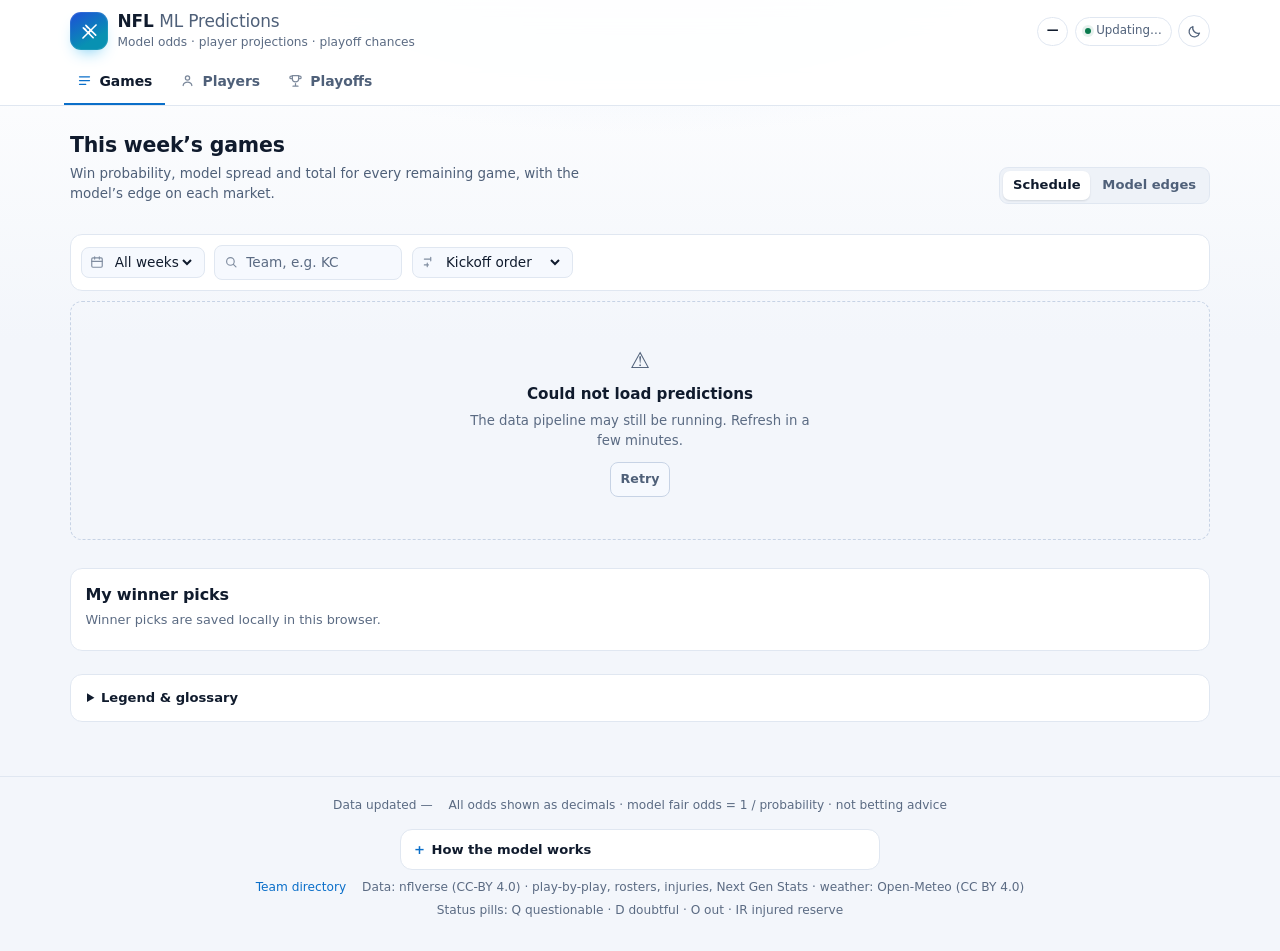
==== commit e9ac15c6: "seo: canonical team pages, sitemap, directory index - Playoffs team rows link to team pages - /teams" ====
--- a/frontend/index.html
+++ b/frontend/index.html
@@ -4,6 +4,7 @@
   <meta charset="UTF-8" />
   <meta name="viewport" content="width=device-width, initial-scale=1.0" />
   <meta name="description" content="NFL game predictions, player projections, playoff odds and model-vs-market edges, refreshed automatically." />
+  <link rel="canonical" href="https://nfl-ml-data.pages.dev/" />
   <meta name="theme-color" content="#f3f6fb" />
   <script>
     (function () {
@@ -123,6 +124,7 @@
       </div>
 
       <p class="panel-note" id="odds-freshness"></p>
+      <p class="panel-note tab-updated" id="games-updated"></p>
 
       <div id="edges-extras">
         <div class="section-title" title="Each game’s largest model-vs-market gap across moneyline, spread and total. Values are in percentage points (pp); positive means the model rates that side higher than the vig-free market.">Best edge per game · probability points</div>
@@ -178,8 +180,11 @@
             <option value="depth">Depth chart</option>
           </select>
         </label>
+        <button id="players-history-toggle" class="history-toggle" type="button" title="Show the last six games">+ Last 6</button>
         <span class="count-note" id="players-count"></span>
       </div>
+
+      <p class="panel-note tab-updated" id="players-freshness"></p>
 
       <div id="players-table-wrap">
         <div class="skeleton-grid"><div class="sk-card"></div><div class="sk-card"></div><div class="sk-card"></div></div>
@@ -221,6 +226,7 @@
             <option value="playoff">Playoff chance</option>
             <option value="edge">Biggest futures edge</option>
             <option value="team">Team name</option>
+            <option value="market">Market chance</option>
           </select>
         </label>
         <span class="count-note" id="playoffs-count"></span>
@@ -247,8 +253,8 @@
     <details class="method">
       <summary>How the model works</summary>
       <div>
-        <p><strong>Games.</strong> Logistic regression on pre-game rolling EPA, rest days, team scoring efficiency, Next Gen Stats, snap share and depth-chart role. Trained on nflverse play-by-play from 1999 to today and validated with a walk-forward backtest (pooled AUC ≈ 0.69, log loss ≈ 0.63).</p>
-        <p><strong>Players.</strong> Per-position models project fantasy points plus position-specific stat lines: passing, interceptions and rushing for QBs; targets, receptions and yards for skill players; field goals and extra points for kickers. The small numbers under each stat are the last six games, oldest to newest; “Range” under Proj is the 80% projection interval (10th–90th percentile).</p>
+        <p><strong>Games.</strong> Logistic regression on pre-game rolling EPA, scoring efficiency, rest days, division context, quarterback continuity and weighted injuries. Trained on nflverse play-by-play from 1999 to today and validated with a walk-forward backtest (pooled AUC ≈ 0.68, log loss ≈ 0.64). Next Gen Stats, week/season and raw roster counts were tested and left out.</p>
+        <p><strong>Players.</strong> Per-position models project fantasy points plus position-specific stat lines: passing, interceptions and rushing for QBs; targets, receptions and yards for skill players; field goals and extra points for kickers. The small numbers under each stat show the last three games by default; “+ Last 6” expands to six. “Range” under Proj is the 80% projection interval (10th–90th percentile).</p>
         <p><strong>Playoffs.</strong> A Monte Carlo simulation plays out the remaining schedule and bracket 10,000 times. Game probabilities blend the match model with an opponent-adjusted point-differential rating, and each simulated season carries team-strength uncertainty for injuries, form and coaching. It counts playoff berths, conference titles and Super Bowl wins.</p>
         <p><strong>Model edges.</strong> Every priced game gets a model edge for moneyline, spread and total, expressed in probability points against vig-free market prices. The “Model edges” view ranks them; large gaps usually mean the model disagrees strongly with the market, not that a bet is guaranteed.</p>
         <p><strong>Futures.</strong> Super Bowl winner prices from sportsbooks are normalized to remove the bookmaker overround, then compared with the simulated championship probability on the Playoffs tab.</p>
@@ -257,7 +263,7 @@
     </details>
 
     <div class="foot-row" style="margin-top: 0.5rem">
-      <a href="/teams/">All 32 team pages</a>
+      <a href="/teams/">Team directory</a>
       <span>Data: nflverse (CC-BY 4.0) · play-by-play, rosters, injuries, Next Gen Stats · weather: Open-Meteo (CC BY 4.0)</span>
     </div>
     <div class="foot-row" style="margin-top: 0.3rem">
--- a/frontend/style.css
+++ b/frontend/style.css
@@ -417,6 +417,11 @@
   color: var(--muted-2);
 }
 
+.tab-updated {
+  margin: 0.15rem 0 0.8rem;
+  font-variant-numeric: tabular-nums;
+}
+
 .section-title {
   display: flex;
   align-items: center;
@@ -846,8 +851,12 @@
 .edge-grid {
   display: grid;
   grid-template-columns: repeat(3, minmax(0, 1fr));
-  gap: 0.35rem;
-  padding-top: 0.1rem;
+  gap: 0.4rem;
+  padding-top: 0.15rem;
+}
+
+.edge-cell.empty {
+  opacity: 0.55;
 }
 
 .edge-cell {
@@ -1172,27 +1181,86 @@
   text-align: right;
 }
 
+.history-toggle {
+  border: 1px solid var(--line-strong);
+  background: var(--surface);
+  color: var(--muted);
+  font: inherit;
+  font-size: 0.72rem;
+  font-weight: 700;
+  padding: 0.35rem 0.6rem;
+  border-radius: 999px;
+  cursor: pointer;
+  white-space: nowrap;
+}
+
+.history-toggle:hover,
+.history-toggle[aria-pressed='true'] {
+  border-color: var(--accent);
+  color: var(--accent);
+}
+
 /* ---------- last-six history ---------- */
 
 .stat-val {
   font-variant-numeric: tabular-nums;
 }
 
-.stat-sub {
-  display: flex;
-  align-items: baseline;
-  gap: 0.2rem;
+.stat-range {
+  margin-top: 0.12rem;
   font-size: 0.66rem;
   color: var(--muted-2);
   white-space: nowrap;
 }
 
-.micro {
-  font-size: 0.56rem;
+.stat-range summary {
+  display: inline-flex;
+  align-items: center;
+  gap: 0.18rem;
+  font-size: 0.58rem;
   font-weight: 700;
   letter-spacing: 0.06em;
   text-transform: uppercase;
   color: var(--muted-2);
+  cursor: pointer;
+  list-style: none;
+}
+
+.stat-range summary::-webkit-details-marker {
+  display: none;
+}
+
+.stat-range summary::after {
+  content: '+';
+  font-size: 0.7rem;
+  line-height: 1;
+}
+
+.stat-range[open] summary::after {
+  content: '−';
+}
+
+.stat-range .range-value {
+  display: block;
+  margin-top: 0.06rem;
+  font-variant-numeric: tabular-nums;
+  color: var(--text);
+  font-weight: 600;
+}
+
+.stat-range:not([open]) .range-value {
+  display: none;
+}
+
+@media (min-width: 761px) {
+  .stat-range summary {
+    display: none;
+  }
+
+  .stat-range .range-value {
+    display: inline;
+    margin-top: 0;
+  }
 }
 
 .hist {
@@ -1205,6 +1273,39 @@
   color: var(--muted-2);
   white-space: nowrap;
   opacity: 0.92;
+}
+
+.dtable tbody tr .hist {
+  display: none;
+}
+
+.dtable tbody tr.row-open .hist {
+  display: flex;
+}
+
+#players-table-wrap .dtable tbody tr {
+  cursor: pointer;
+}
+
+.dtable tbody tr.row-open {
+  background: var(--accent-soft);
+}
+
+.dtable tbody tr.row-open td {
+  border-bottom-color: var(--accent-soft);
+}
+
+.row-chevron {
+  flex: 0 0 auto;
+  margin-left: auto;
+  padding-left: 0.2rem;
+  font-size: 0.78rem;
+  line-height: 1;
+  color: var(--muted-2);
+}
+
+.row-open .row-chevron {
+  color: var(--accent);
 }
 
 .hist span + span::before {
@@ -1764,6 +1865,75 @@
   color: var(--accent);
 }
 
+.team-link {
+  color: inherit;
+  text-decoration: none;
+}
+
+.team-link:hover .nm {
+  color: var(--accent);
+}
+
+/* ---------- team directory ---------- */
+
+.team-directory {
+  display: grid;
+  gap: 1.1rem;
+  margin-top: 0.5rem;
+}
+
+.team-section h3 {
+  margin: 0 0 0.5rem;
+  font-size: 0.78rem;
+  font-weight: 700;
+  letter-spacing: 0.08em;
+  text-transform: uppercase;
+  color: var(--muted-2);
+}
+
+.team-grid {
+  display: grid;
+  grid-template-columns: repeat(auto-fill, minmax(220px, 1fr));
+  gap: 0.55rem;
+}
+
+.team-card {
+  display: flex;
+  align-items: center;
+  gap: 0.55rem;
+  padding: 0.6rem 0.7rem;
+  border: 1px solid var(--line);
+  border-radius: var(--radius);
+  background: var(--surface);
+  color: inherit;
+  text-decoration: none;
+  min-width: 0;
+}
+
+.team-card:hover {
+  border-color: var(--accent);
+  background: var(--hover);
+}
+
+.team-card .nm {
+  font-weight: 700;
+  color: var(--text);
+}
+
+.team-card .tm {
+  font-size: 0.72rem;
+  color: var(--muted-2);
+}
+
+.team-card .next {
+  margin-top: 0.12rem;
+  font-size: 0.68rem;
+  color: var(--muted-2);
+  white-space: nowrap;
+  overflow: hidden;
+  text-overflow: ellipsis;
+}
+
 /* ---------- responsive ---------- */
 
 @media (max-width: 1000px) {
@@ -1844,6 +2014,12 @@
   .stat-row {
     grid-template-columns: repeat(2, minmax(0, 1fr));
     gap: 0.5rem;
+  }
+
+  #games-stats,
+  #players-stats,
+  #playoffs-stats {
+    display: none;
   }
 
   .stat .v {
@@ -1890,8 +2066,10 @@
     background: var(--surface-2);
   }
 
-  .dtable tbody tr:hover td.sticky-col {
-    background: var(--hover);
+  .dtable tbody tr:hover td.sticky-col,
+  .dtable tbody tr:focus-within td.sticky-col {
+    background-color: var(--surface);
+    background-image: linear-gradient(var(--hover), var(--hover));
   }
 
   .dtable td,
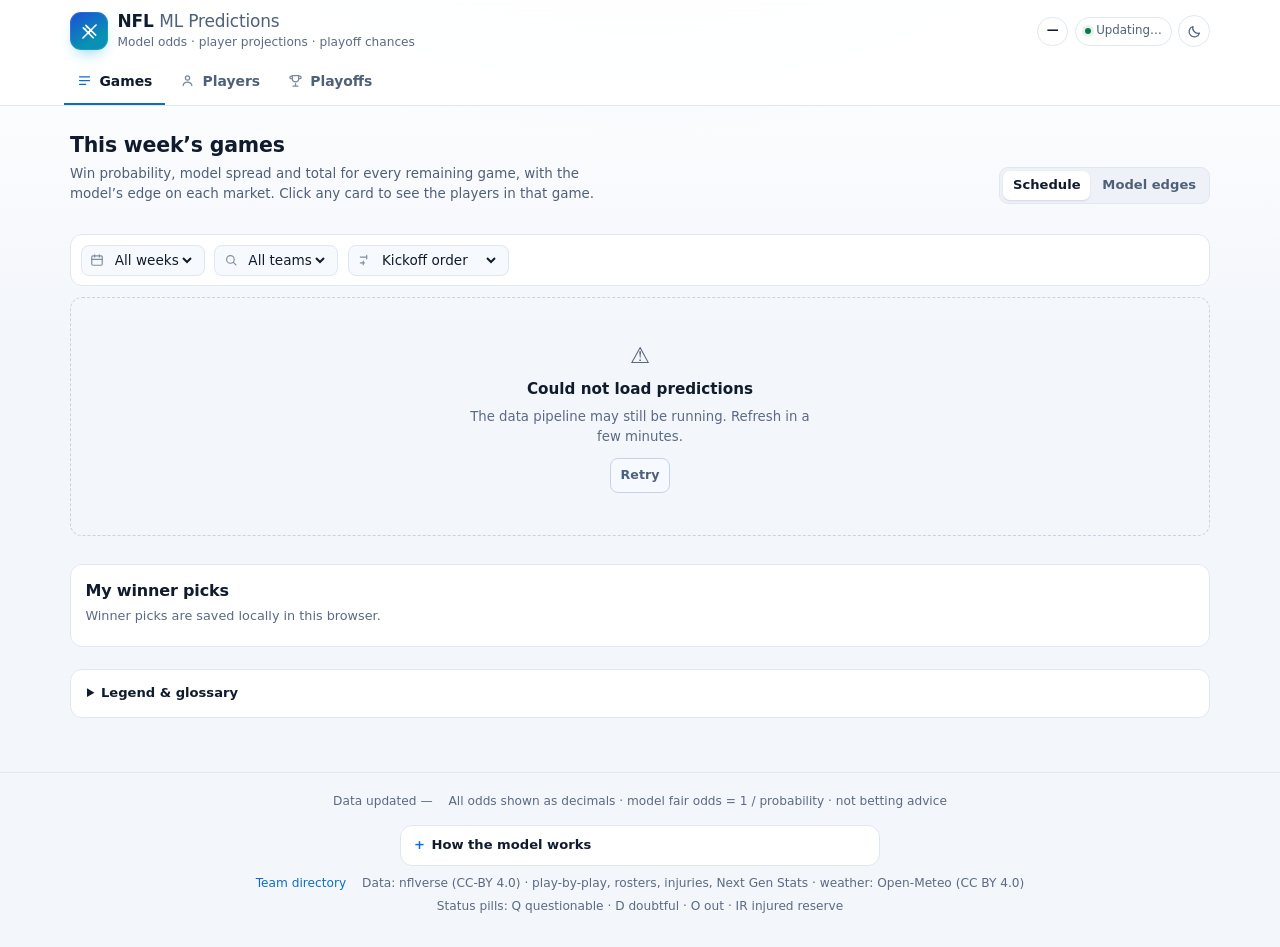
==== commit bca63c9b: "feat: game-card player drilldown and exact team dropdowns - click a game card to open Players filter" ====
--- a/frontend/index.html
+++ b/frontend/index.html
@@ -21,20 +21,6 @@
   <link rel="stylesheet" href="style.css" />
 </head>
 <body>
-  <datalist id="team-options">
-    <option value="ARI"></option><option value="ATL"></option><option value="BAL"></option>
-    <option value="BUF"></option><option value="CAR"></option><option value="CHI"></option>
-    <option value="CIN"></option><option value="CLE"></option><option value="DAL"></option>
-    <option value="DEN"></option><option value="DET"></option><option value="GB"></option>
-    <option value="HOU"></option><option value="IND"></option><option value="JAX"></option>
-    <option value="KC"></option><option value="LA"></option><option value="LAC"></option>
-    <option value="LV"></option><option value="MIA"></option><option value="MIN"></option>
-    <option value="NE"></option><option value="NO"></option><option value="NYG"></option>
-    <option value="NYJ"></option><option value="PHI"></option><option value="PIT"></option>
-    <option value="SEA"></option><option value="SF"></option><option value="TB"></option>
-    <option value="TEN"></option><option value="WAS"></option>
-  </datalist>
-
   <header class="appbar">
     <div class="appbar-inner">
       <div class="brand-row">
@@ -91,7 +77,7 @@
       <div class="panel-head">
         <div>
           <h2 id="games-title">This week’s games</h2>
-          <p>Win probability, model spread and total for every remaining game, with the model’s edge on each market.</p>
+          <p>Win probability, model spread and total for every remaining game, with the model’s edge on each market. Click any card to see the players in that game.</p>
         </div>
         <div class="seg" id="games-view-seg" role="group" aria-label="Games view">
           <button data-view="schedule" class="active" type="button">Schedule</button>
@@ -110,7 +96,9 @@
         </label>
         <label class="field field-grow">
           <svg viewBox="0 0 24 24" fill="none" stroke="currentColor" stroke-width="2" stroke-linecap="round"><circle cx="11" cy="11" r="6.5" /><path d="M16 16l4.5 4.5" /></svg>
-          <input id="games-team-filter" placeholder="Team, e.g. KC" list="team-options" aria-label="Filter by team" />
+          <select id="games-team-filter" aria-label="Filter by team">
+            <option value="">All teams</option>
+          </select>
         </label>
         <label class="field">
           <svg viewBox="0 0 24 24" fill="none" stroke="currentColor" stroke-width="2" stroke-linecap="round"><path d="M4 7h11M4 17h7M15 4v6M9 14v6" /></svg>
@@ -169,8 +157,16 @@
           <button data-pos="K" type="button">K</button>
         </div>
         <label class="field field-grow">
+          <svg viewBox="0 0 24 24" fill="none" stroke="currentColor" stroke-width="2" stroke-linecap="round"><rect x="3" y="5" width="18" height="16" rx="2" /><path d="M8 3v4M16 3v4M3 11h18" /></svg>
+          <select id="players-game-filter" aria-label="Filter by game">
+            <option value="all">All games</option>
+          </select>
+        </label>
+        <label class="field field-grow">
           <svg viewBox="0 0 24 24" fill="none" stroke="currentColor" stroke-width="2" stroke-linecap="round"><circle cx="11" cy="11" r="6.5" /><path d="M16 16l4.5 4.5" /></svg>
-          <input id="players-team-filter" placeholder="Team, e.g. SEA" list="team-options" aria-label="Filter by team" />
+          <select id="players-team-filter" aria-label="Filter by team">
+            <option value="">All teams</option>
+          </select>
         </label>
         <label class="field">
           <svg viewBox="0 0 24 24" fill="none" stroke="currentColor" stroke-width="2" stroke-linecap="round"><path d="M4 7h11M4 17h7M15 4v6M9 14v6" /></svg>
@@ -216,7 +212,9 @@
         </div>
         <label class="field field-grow">
           <svg viewBox="0 0 24 24" fill="none" stroke="currentColor" stroke-width="2" stroke-linecap="round"><circle cx="11" cy="11" r="6.5" /><path d="M16 16l4.5 4.5" /></svg>
-          <input id="playoffs-team-filter" placeholder="Team, e.g. SF" list="team-options" aria-label="Filter by team" />
+          <select id="playoffs-team-filter" aria-label="Filter by team">
+            <option value="">All teams</option>
+          </select>
         </label>
         <label class="field">
           <svg viewBox="0 0 24 24" fill="none" stroke="currentColor" stroke-width="2" stroke-linecap="round"><path d="M4 7h11M4 17h7M15 4v6M9 14v6" /></svg>
--- a/frontend/style.css
+++ b/frontend/style.css
@@ -718,6 +718,23 @@
 .game-card:hover {
   border-color: var(--line-strong);
   transform: translateY(-1px);
+}
+
+.game-card.clickable {
+  cursor: pointer;
+}
+
+.game-card.clickable:focus-visible {
+  outline: 2px solid var(--accent);
+  outline-offset: 2px;
+}
+
+.card-hint {
+  margin-top: -0.15rem;
+  font-size: 0.68rem;
+  font-weight: 700;
+  text-align: right;
+  color: var(--accent);
 }
 
 .game-top {
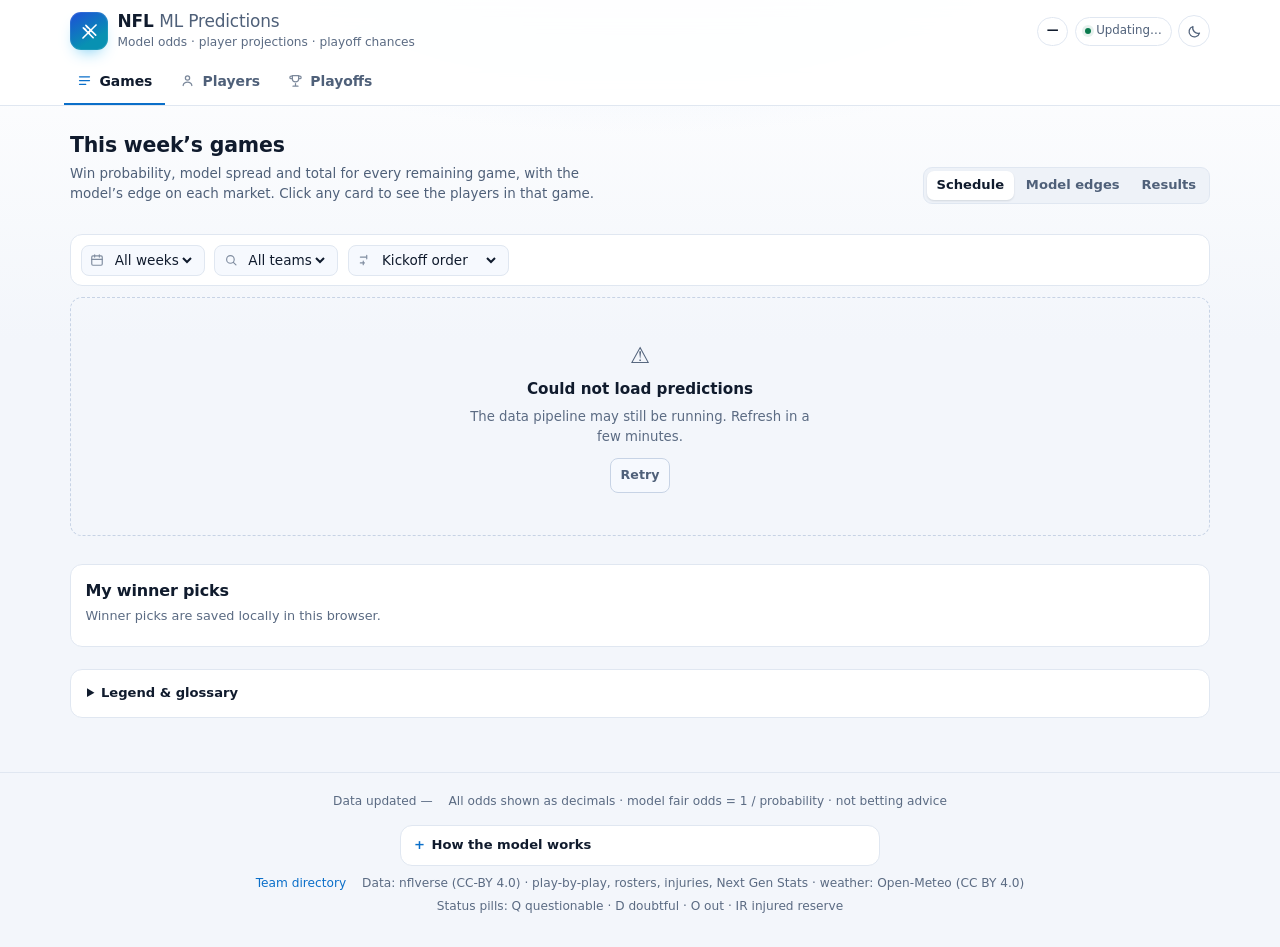
==== commit 284806d2: "feat(pwa): installable app shell with offline support - web manifest with 192/512, maskable and Appl" ====
--- a/frontend/index.html
+++ b/frontend/index.html
@@ -17,7 +17,15 @@
     })();
   </script>
   <title>NFL ML Predictions — Model odds, projections &amp; playoff chances</title>
-  <link rel="icon" href='data:image/svg+xml,<svg xmlns=%22http://www.w3.org/2000/svg%22 viewBox=%220 0 100 100%22><text y=%22.9em%22 font-size=%2290%22>🏈</text></svg>' />
+  <link rel="manifest" href="/manifest.webmanifest" />
+  <link rel="icon" href="/icons/favicon.svg" type="image/svg+xml" />
+  <link rel="icon" href="/icons/favicon-32.png" sizes="32x32" type="image/png" />
+  <link rel="apple-touch-icon" href="/icons/apple-touch-icon.png" />
+  <meta name="apple-mobile-web-app-capable" content="yes" />
+  <meta name="mobile-web-app-capable" content="yes" />
+  <meta name="apple-mobile-web-app-title" content="NFL ML" />
+  <meta name="apple-mobile-web-app-status-bar-style" content="default" />
+  <meta name="color-scheme" content="light dark" />
   <link rel="stylesheet" href="style.css" />
 </head>
 <body>
@@ -77,11 +85,12 @@
       <div class="panel-head">
         <div>
           <h2 id="games-title">This week’s games</h2>
-          <p>Win probability, model spread and total for every remaining game, with the model’s edge on each market. Click any card to see the players in that game.</p>
+          <p id="games-sub">Win probability, model spread and total for every remaining game, with the model’s edge on each market. Click any card to see the players in that game.</p>
         </div>
         <div class="seg" id="games-view-seg" role="group" aria-label="Games view">
           <button data-view="schedule" class="active" type="button">Schedule</button>
           <button data-view="edges" type="button">Model edges</button>
+          <button data-view="results" type="button">Results</button>
         </div>
       </div>
 
@@ -288,6 +297,7 @@
     <p style="padding: 1rem; color: #94a5c2">This app renders predictions with JavaScript. Enable JavaScript to view games, players, playoff odds and market edges.</p>
   </noscript>
 
+  <script src="/pwa.js" defer></script>
   <script src="theme.js"></script>
   <script src="app.js"></script>
 </body>
--- a/frontend/style.css
+++ b/frontend/style.css
@@ -735,6 +735,121 @@
   font-weight: 700;
   text-align: right;
   color: var(--accent);
+}
+
+.live-score {
+  display: inline-flex;
+  align-items: center;
+  padding: 0.12rem 0.42rem;
+  border-radius: 999px;
+  font-size: 0.66rem;
+  font-weight: 700;
+  letter-spacing: 0.02em;
+  background: var(--red-soft);
+  color: var(--red);
+  white-space: nowrap;
+}
+
+.live-score[hidden] {
+  display: none;
+}
+
+.live-score.live::before {
+  content: '';
+  width: 6px;
+  height: 6px;
+  margin-right: 0.3rem;
+  border-radius: 50%;
+  background: var(--red);
+  animation: livePulse 1.6s ease-in-out infinite;
+}
+
+.live-score.final {
+  background: var(--chip-bg);
+  color: var(--muted);
+}
+
+.live-score.final::before {
+  content: none;
+}
+
+@keyframes livePulse {
+  0%,
+  100% {
+    opacity: 1;
+  }
+  50% {
+    opacity: 0.35;
+  }
+}
+
+.live-chip {
+  margin-left: 0.35rem;
+  padding: 0.05rem 0.3rem;
+  border-radius: 999px;
+  font-size: 0.56rem;
+  font-weight: 800;
+  letter-spacing: 0.04em;
+  vertical-align: middle;
+  background: var(--red-soft);
+  color: var(--red);
+}
+
+.live-val {
+  font-size: 0.7rem;
+  font-weight: 700;
+  color: var(--red);
+}
+
+.live-val.met {
+  color: var(--green);
+}
+
+.live-val::before {
+  content: '●';
+  margin-right: 0.18rem;
+  font-size: 0.5rem;
+  vertical-align: middle;
+}
+
+.live-chip.final-chip {
+  background: var(--chip-bg);
+  color: var(--muted);
+}
+
+.final-val {
+  font-size: 0.7rem;
+  font-weight: 600;
+  color: var(--muted-2);
+  font-variant-numeric: tabular-nums;
+}
+
+.final-val.met {
+  color: var(--green);
+  font-weight: 800;
+}
+
+.call-badge {
+  margin-left: 0.28rem;
+  font-size: 0.68rem;
+  font-weight: 800;
+}
+
+.call-badge.win {
+  color: var(--green);
+}
+
+.call-badge.loss {
+  color: var(--red);
+}
+
+.call-badge.push {
+  color: var(--muted-2);
+}
+
+.edge-cell.call-win {
+  border-color: var(--green);
+  background: var(--green-soft);
 }
 
 .game-top {
@@ -2237,3 +2352,143 @@
     grid-template-columns: 1fr;
   }
 }
+
+/* ---------- admin model scorecard ---------- */
+.score-wrap {
+  overflow-x: auto;
+}
+
+.score-table {
+  width: 100%;
+  border-collapse: collapse;
+  font-size: 0.78rem;
+}
+
+.score-table th,
+.score-table td {
+  padding: 0.5rem 0.55rem;
+  border-bottom: 1px solid var(--line);
+  text-align: left;
+  vertical-align: top;
+}
+
+.score-table th {
+  font-size: 0.64rem;
+  font-weight: 700;
+  letter-spacing: 0.07em;
+  text-transform: uppercase;
+  color: var(--muted-2);
+}
+
+.score-table tbody tr:last-child td {
+  border-bottom: none;
+}
+
+.score-table td:first-child {
+  font-weight: 700;
+  color: var(--text);
+}
+
+.score-table td:nth-child(3),
+.score-table td:nth-child(4) {
+  color: var(--muted);
+  font-variant-numeric: tabular-nums;
+}
+
+.grade {
+  display: inline-block;
+  min-width: 2.15rem;
+  padding: 0.08rem 0.35rem;
+  border-radius: 999px;
+  text-align: center;
+  font-weight: 800;
+  font-size: 0.7rem;
+}
+
+.grade-ab {
+  background: var(--green-soft);
+  color: var(--green);
+}
+
+.grade-c {
+  background: var(--amber-soft);
+  color: var(--amber);
+}
+
+.grade-d {
+  background: var(--red-soft);
+  color: var(--red);
+}
+
+.score-caveats {
+  margin-top: 0.75rem;
+  padding: 0.6rem 0.75rem;
+  border-left: 3px solid var(--amber);
+  background: var(--amber-soft);
+  border-radius: var(--radius-sm);
+  font-size: 0.76rem;
+  color: var(--muted);
+}
+
+.score-caveats ul {
+  margin: 0.35rem 0 0;
+  padding-left: 1.1rem;
+  display: grid;
+  gap: 0.2rem;
+}
+
+/* ---------- PWA / installable app ---------- */
+
+html {
+  background-color: var(--bg);
+}
+
+.offline-banner {
+  position: fixed;
+  left: 50%;
+  bottom: calc(76px + env(safe-area-inset-bottom, 0px));
+  transform: translateX(-50%);
+  z-index: 70;
+  display: flex;
+  align-items: center;
+  gap: 0.5rem;
+  max-width: min(92vw, 30rem);
+  padding: 0.55rem 0.85rem;
+  border: 1px solid var(--line);
+  border-radius: 999px;
+  background: var(--surface);
+  color: var(--text);
+  box-shadow: var(--shadow);
+  font-size: 0.8rem;
+  font-weight: 600;
+  line-height: 1.25;
+  text-align: center;
+}
+
+.offline-banner .offline-dot {
+  flex: 0 0 auto;
+  width: 8px;
+  height: 8px;
+  border-radius: 50%;
+  background: var(--amber);
+  box-shadow: 0 0 0 3px var(--amber-soft);
+}
+
+@media (min-width: 761px) {
+  .offline-banner {
+    bottom: 1rem;
+  }
+}
+
+/* Keep the sticky header clear of the status bar when launched installed.
+ * pwa.js also adds .standalone for WebKit versions where the media query
+ * is unreliable. */
+@media (display-mode: standalone) {
+  .appbar {
+    padding-top: env(safe-area-inset-top, 0px);
+  }
+}
+
+html.standalone .appbar {
+  padding-top: env(safe-area-inset-top, 0px);
+}
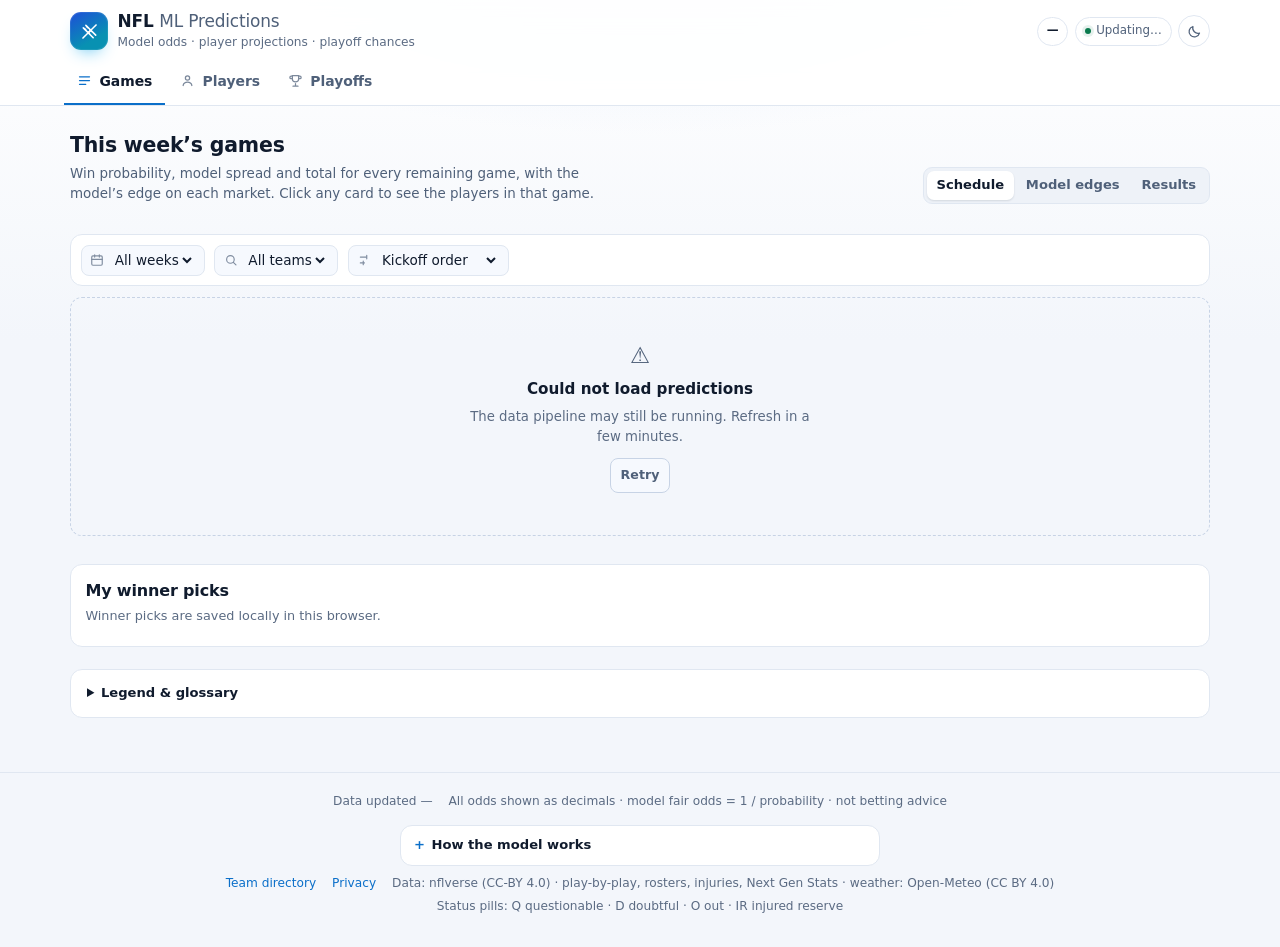
==== commit 463b8e1c: "feat(analytics): first-party traffic and engagement dashboard - analytics.js batches pageview/tab/vi" ====
--- a/frontend/index.html
+++ b/frontend/index.html
@@ -271,6 +271,7 @@
 
     <div class="foot-row" style="margin-top: 0.5rem">
       <a href="/teams/">Team directory</a>
+      <a href="/privacy">Privacy</a>
       <span>Data: nflverse (CC-BY 4.0) · play-by-play, rosters, injuries, Next Gen Stats · weather: Open-Meteo (CC BY 4.0)</span>
     </div>
     <div class="foot-row" style="margin-top: 0.3rem">
@@ -298,6 +299,7 @@
   </noscript>
 
   <script src="/pwa.js" defer></script>
+  <script src="analytics.js"></script>
   <script src="theme.js"></script>
   <script src="app.js"></script>
 </body>
--- a/frontend/style.css
+++ b/frontend/style.css
@@ -2492,3 +2492,50 @@
 html.standalone .appbar {
   padding-top: env(safe-area-inset-top, 0px);
 }
+
+/* ---------- admin traffic & engagement ---------- */
+.traffic-grid {
+  display: grid;
+  grid-template-columns: repeat(auto-fit, minmax(260px, 1fr));
+  gap: 0.75rem;
+  margin-top: 0.75rem;
+}
+
+.traffic-block {
+  min-width: 0;
+}
+
+.traffic-block h3 {
+  margin: 0.85rem 0 0.35rem;
+  font-size: 0.72rem;
+  font-weight: 700;
+  letter-spacing: 0.06em;
+  text-transform: uppercase;
+  color: var(--muted-2);
+}
+
+.traffic-value {
+  margin: 0.15rem 0;
+  font-size: 1.55rem;
+  font-weight: 800;
+  line-height: 1.1;
+  color: var(--text);
+  font-variant-numeric: tabular-nums;
+}
+
+#traffic-kpis {
+  margin-top: 0.75rem;
+  grid-template-columns: repeat(4, minmax(0, 1fr));
+}
+
+@media (max-width: 1000px) {
+  #traffic-kpis {
+    grid-template-columns: repeat(2, minmax(0, 1fr));
+  }
+}
+
+@media (max-width: 600px) {
+  #traffic-kpis {
+    grid-template-columns: minmax(0, 1fr);
+  }
+}
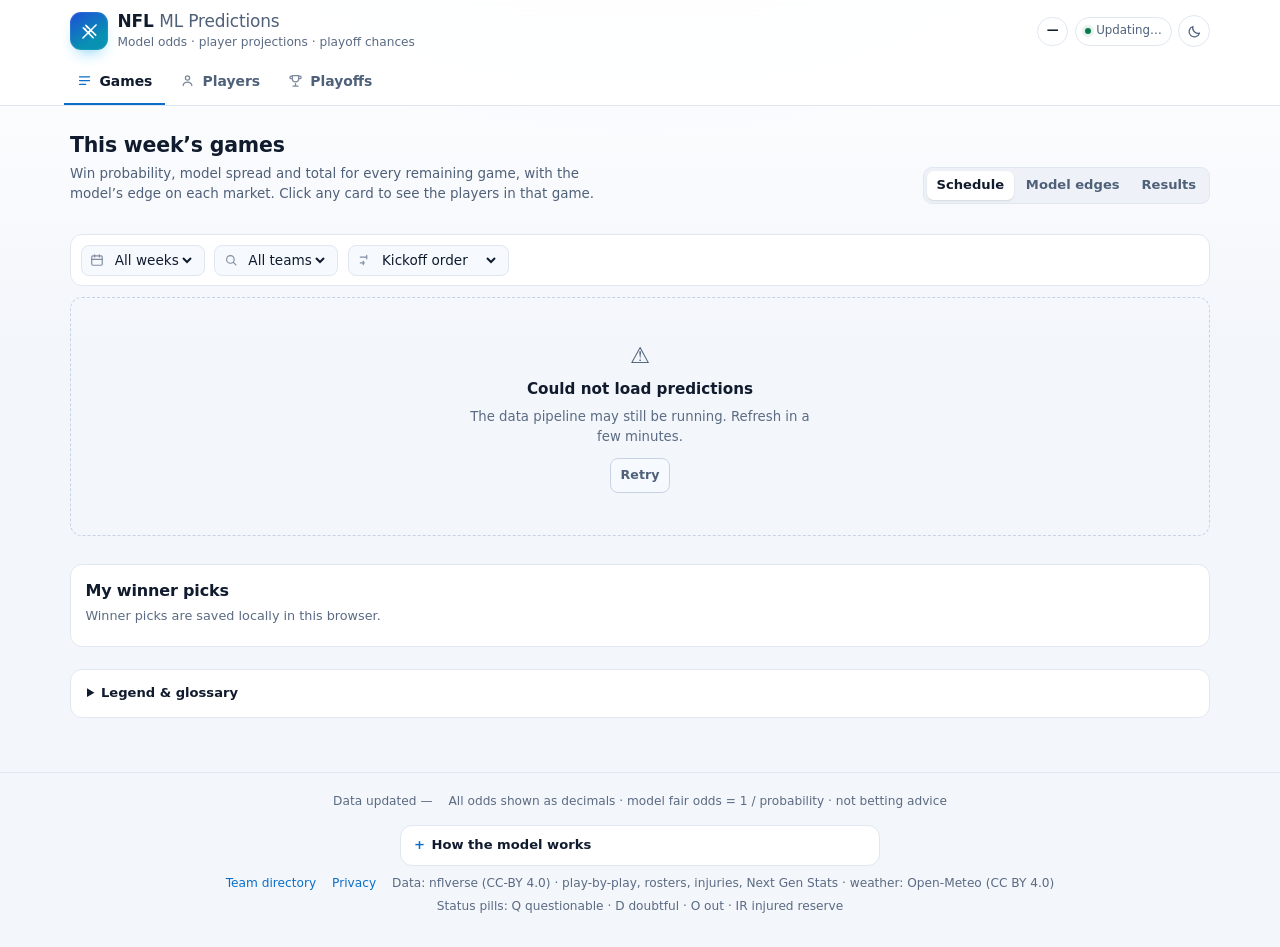
==== commit 54fda889: "security: CSP/HSTS, collector hardening, CI pinning, worker gate Headers: add CSP, HSTS, X-Frame-Opt" ====
--- a/frontend/index.html
+++ b/frontend/index.html
@@ -6,16 +6,7 @@
   <meta name="description" content="NFL game predictions, player projections, playoff odds and model-vs-market edges, refreshed automatically." />
   <link rel="canonical" href="https://nfl-ml-data.pages.dev/" />
   <meta name="theme-color" content="#f3f6fb" />
-  <script>
-    (function () {
-      try {
-        var saved = localStorage.getItem('nfl_theme');
-        document.documentElement.dataset.theme = saved === 'dark' ? 'dark' : 'light';
-      } catch (e) {
-        document.documentElement.dataset.theme = 'light';
-      }
-    })();
-  </script>
+  <script src="/theme-init.js"></script>
   <title>NFL ML Predictions — Model odds, projections &amp; playoff chances</title>
   <link rel="manifest" href="/manifest.webmanifest" />
   <link rel="icon" href="/icons/favicon.svg" type="image/svg+xml" />
--- a/frontend/style.css
+++ b/frontend/style.css
@@ -1005,6 +1005,10 @@
 }
 
 .edge-cell .k {
+  display: flex;
+  flex-wrap: wrap;
+  align-items: baseline;
+  gap: 0.1rem 0.3rem;
   font-size: 0.6rem;
   font-weight: 700;
   letter-spacing: 0.07em;
@@ -2539,3 +2543,128 @@
     grid-template-columns: minmax(0, 1fr);
   }
 }
+
+/* ---------- game-card QB and injury context ---------- */
+.qb-line {
+  color: var(--muted);
+  font-variant-numeric: tabular-nums;
+}
+
+.card-injuries {
+  margin: 0.35rem 0 0.15rem;
+  padding-top: 0.35rem;
+  border-top: 1px solid var(--line);
+}
+
+.card-injuries.empty {
+  color: var(--muted-2);
+  font-size: 0.7rem;
+}
+
+.card-injuries summary {
+  cursor: pointer;
+  color: var(--muted);
+  font-size: 0.7rem;
+  font-weight: 700;
+  letter-spacing: 0.03em;
+  list-style-position: inside;
+}
+
+.card-injuries summary:hover {
+  color: var(--text);
+}
+
+.injury-list {
+  display: grid;
+  gap: 0.12rem;
+  margin-top: 0.35rem;
+}
+
+.injury-team {
+  margin-top: 0.3rem;
+  color: var(--muted-2);
+  font-size: 0.62rem;
+  font-weight: 800;
+  letter-spacing: 0.08em;
+  text-transform: uppercase;
+}
+
+.injury-row {
+  display: grid;
+  grid-template-columns: minmax(0, 1fr) 2.6rem 4.4rem;
+  gap: 0.35rem;
+  align-items: baseline;
+  font-size: 0.7rem;
+}
+
+.injury-name {
+  overflow: hidden;
+  color: var(--text);
+  font-weight: 600;
+  text-overflow: ellipsis;
+  white-space: nowrap;
+}
+
+.injury-pos {
+  color: var(--muted-2);
+  font-size: 0.64rem;
+}
+
+.injury-status {
+  color: var(--muted);
+  font-size: 0.62rem;
+  font-weight: 800;
+  letter-spacing: 0.03em;
+  text-transform: uppercase;
+}
+
+.injury-status.out,
+.injury-status.doubtful {
+  color: var(--red);
+}
+
+.injury-status.questionable,
+.injury-status.dnp,
+.injury-status.limited {
+  color: var(--amber);
+}
+
+.injury-status.full {
+  color: var(--muted-2);
+}
+
+.injury-note {
+  grid-column: 1 / -1;
+  margin-top: -0.12rem;
+  color: var(--muted);
+  font-size: 0.64rem;
+}
+
+/* ---------- odds movement guard ---------- */
+.edge-cell.moved {
+  border-color: var(--amber);
+  background: var(--amber-soft);
+}
+
+.moved-badge {
+  margin-left: 0;
+  color: var(--amber);
+  font-size: 0.54rem;
+  font-weight: 800;
+  letter-spacing: 0.05em;
+  text-transform: uppercase;
+}
+
+.edge-cell.moved .edge-val {
+  color: var(--muted);
+}
+
+.stat-profile {
+  font-size: 0.78rem;
+  color: var(--muted);
+  margin: 6px 0 2px;
+  display: flex;
+  gap: 8px;
+  align-items: center;
+  flex-wrap: wrap;
+}
